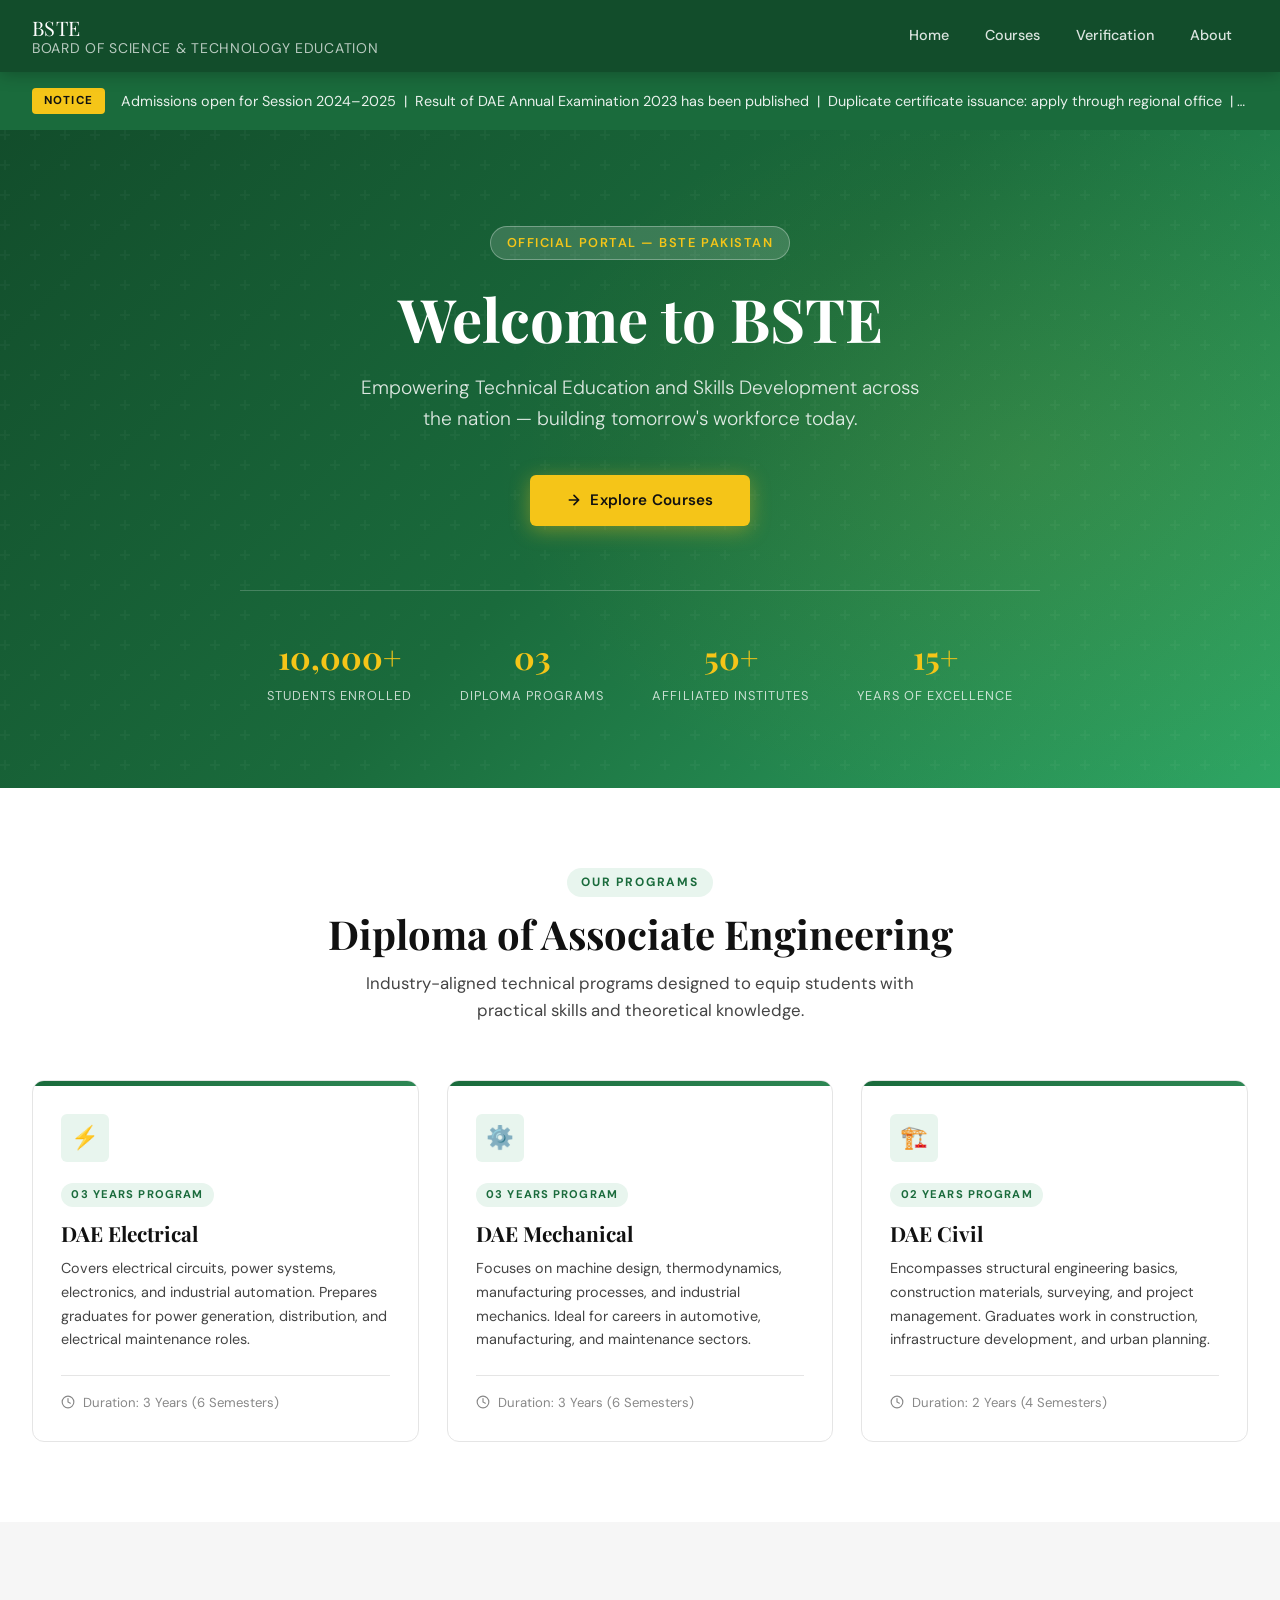
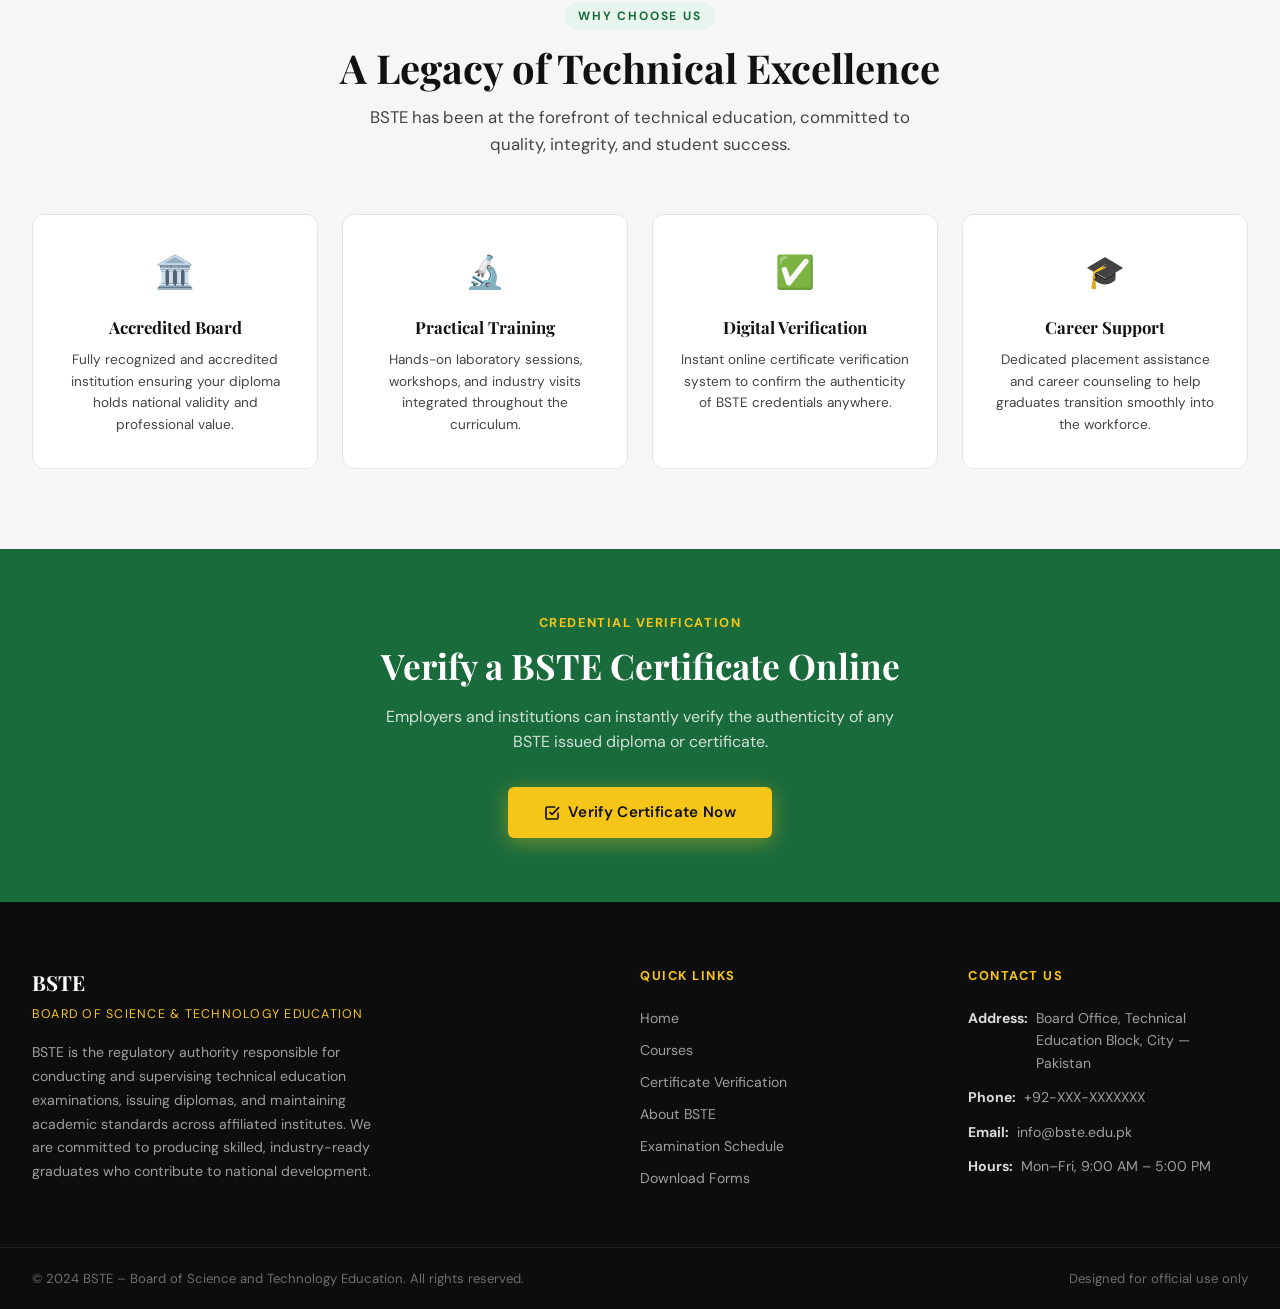
==== index.html @ 3f82c587 "Add files via upload" ====
<!DOCTYPE html>
<html lang="en">
<head>
  <meta charset="UTF-8" />
  <meta name="viewport" content="width=device-width, initial-scale=1.0" />
  <title>BSTE – Board of Science and Technology Education</title>
  <link rel="stylesheet" href="style.css" />
  <link rel="preconnect" href="https://fonts.googleapis.com" />
  <link rel="preconnect" href="https://fonts.gstatic.com" crossorigin />
</head>
<body>

  <!-- ========================================================
       HEADER
       ======================================================== -->
  <header class="site-header">
    <div class="header-inner">
      <div class="site-title">
        BSTE
        <span>Board of Science &amp; Technology Education</span>
      </div>

      <!-- Desktop Nav -->
      <nav class="main-nav" aria-label="Main navigation">
        <a href="#home"     class="active">Home</a>
        <a href="#courses">Courses</a>
        <a href="verification.html">Verification</a>
        <a href="#about">About</a>
      </nav>

      <!-- Hamburger -->
      <button class="hamburger" id="hamburger" aria-label="Toggle menu" aria-expanded="false">
        <span></span><span></span><span></span>
      </button>
    </div>

    <!-- Mobile Nav -->
    <nav class="mobile-nav" id="mobileNav" aria-label="Mobile navigation">
      <a href="#home">Home</a>
      <a href="#courses">Courses</a>
      <a href="verification.html">Verification</a>
      <a href="#about">About</a>
    </nav>
  </header>

  <!-- ========================================================
       ANNOUNCEMENT BAND
       ======================================================== -->
  <div class="notice-band" role="marquee">
    <div class="notice-inner">
      <span class="notice-tag">Notice</span>
      <p class="notice-text">
        Admissions open for Session 2024–2025 &nbsp;|&nbsp;
        Result of DAE Annual Examination 2023 has been published &nbsp;|&nbsp;
        Duplicate certificate issuance: apply through regional office &nbsp;|&nbsp;
        New batch commencement: August 1, 2025
      </p>
    </div>
  </div>

  <!-- ========================================================
       HERO SECTION
       ======================================================== -->
  <section class="hero" id="home">
    <div class="hero-content">
      <span class="hero-badge">Official Portal — BSTE Pakistan</span>
      <h1>Welcome to BSTE</h1>
      <p>Empowering Technical Education and Skills Development across the nation — building tomorrow's workforce today.</p>
      <a href="#courses" class="btn btn-primary">
        <!-- Arrow icon -->
        <svg width="16" height="16" viewBox="0 0 24 24" fill="none" stroke="currentColor" stroke-width="2.5" stroke-linecap="round" stroke-linejoin="round"><path d="M5 12h14M12 5l7 7-7 7"/></svg>
        Explore Courses
      </a>

      <!-- Stats -->
      <div class="hero-stats">
        <div class="stat-item"><strong>10,000+</strong><span>Students Enrolled</span></div>
        <div class="stat-item"><strong>03</strong><span>Diploma Programs</span></div>
        <div class="stat-item"><strong>50+</strong><span>Affiliated Institutes</span></div>
        <div class="stat-item"><strong>15+</strong><span>Years of Excellence</span></div>
      </div>
    </div>
  </section>

  <!-- ========================================================
       COURSES SECTION
       ======================================================== -->
  <section class="section" id="courses">
    <div class="container">
      <div class="section-header">
        <span class="section-label">Our Programs</span>
        <h2>Diploma of Associate Engineering</h2>
        <p>Industry-aligned technical programs designed to equip students with practical skills and theoretical knowledge.</p>
      </div>

      <div class="courses-grid">

        <!-- Card 1: Electrical -->
        <article class="course-card">
          <div class="card-accent"></div>
          <div class="card-body">
            <div class="card-icon">⚡</div>
            <span class="card-tag">03 Years Program</span>
            <h3>DAE Electrical</h3>
            <p>Covers electrical circuits, power systems, electronics, and industrial automation. Prepares graduates for power generation, distribution, and electrical maintenance roles.</p>
            <div class="card-meta">
              <!-- Clock icon -->
              <svg width="14" height="14" viewBox="0 0 24 24" fill="none" stroke="currentColor" stroke-width="2" stroke-linecap="round" stroke-linejoin="round"><circle cx="12" cy="12" r="10"/><polyline points="12 6 12 12 16 14"/></svg>
              Duration: 3 Years (6 Semesters)
            </div>
          </div>
        </article>

        <!-- Card 2: Mechanical -->
        <article class="course-card">
          <div class="card-accent"></div>
          <div class="card-body">
            <div class="card-icon">⚙️</div>
            <span class="card-tag">03 Years Program</span>
            <h3>DAE Mechanical</h3>
            <p>Focuses on machine design, thermodynamics, manufacturing processes, and industrial mechanics. Ideal for careers in automotive, manufacturing, and maintenance sectors.</p>
            <div class="card-meta">
              <svg width="14" height="14" viewBox="0 0 24 24" fill="none" stroke="currentColor" stroke-width="2" stroke-linecap="round" stroke-linejoin="round"><circle cx="12" cy="12" r="10"/><polyline points="12 6 12 12 16 14"/></svg>
              Duration: 3 Years (6 Semesters)
            </div>
          </div>
        </article>

        <!-- Card 3: Civil -->
        <article class="course-card">
          <div class="card-accent"></div>
          <div class="card-body">
            <div class="card-icon">🏗️</div>
            <span class="card-tag">02 Years Program</span>
            <h3>DAE Civil</h3>
            <p>Encompasses structural engineering basics, construction materials, surveying, and project management. Graduates work in construction, infrastructure development, and urban planning.</p>
            <div class="card-meta">
              <svg width="14" height="14" viewBox="0 0 24 24" fill="none" stroke="currentColor" stroke-width="2" stroke-linecap="round" stroke-linejoin="round"><circle cx="12" cy="12" r="10"/><polyline points="12 6 12 12 16 14"/></svg>
              Duration: 2 Years (4 Semesters)
            </div>
          </div>
        </article>

      </div><!-- /.courses-grid -->
    </div>
  </section>

  <!-- ========================================================
       WHY BSTE
       ======================================================== -->
  <section class="section section-alt">
    <div class="container">
      <div class="section-header">
        <span class="section-label">Why Choose Us</span>
        <h2>A Legacy of Technical Excellence</h2>
        <p>BSTE has been at the forefront of technical education, committed to quality, integrity, and student success.</p>
      </div>

      <div class="features-grid">
        <div class="feature-item">
          <span class="feature-icon">🏛️</span>
          <h4>Accredited Board</h4>
          <p>Fully recognized and accredited institution ensuring your diploma holds national validity and professional value.</p>
        </div>
        <div class="feature-item">
          <span class="feature-icon">🔬</span>
          <h4>Practical Training</h4>
          <p>Hands-on laboratory sessions, workshops, and industry visits integrated throughout the curriculum.</p>
        </div>
        <div class="feature-item">
          <span class="feature-icon">✅</span>
          <h4>Digital Verification</h4>
          <p>Instant online certificate verification system to confirm the authenticity of BSTE credentials anywhere.</p>
        </div>
        <div class="feature-item">
          <span class="feature-icon">🎓</span>
          <h4>Career Support</h4>
          <p>Dedicated placement assistance and career counseling to help graduates transition smoothly into the workforce.</p>
        </div>
      </div>
    </div>
  </section>

  <!-- ========================================================
       VERIFICATION CTA
       ======================================================== -->
  <section class="section" style="background: var(--green); text-align: center; padding: 4rem 2rem;">
    <div class="container">
      <p style="font-size:.8rem; letter-spacing:.12em; text-transform:uppercase; color:var(--yellow); font-weight:700; margin-bottom:.75rem;">Credential Verification</p>
      <h2 style="font-family:var(--font-display); font-size:clamp(1.5rem,3vw,2.2rem); color:var(--white); margin-bottom:1rem; line-height:1.2;">Verify a BSTE Certificate Online</h2>
      <p style="color:rgba(255,255,255,.8); max-width:520px; margin:0 auto 2rem; font-size:1rem;">Employers and institutions can instantly verify the authenticity of any BSTE issued diploma or certificate.</p>
      <a href="verification.html" class="btn btn-primary">
        <svg width="16" height="16" viewBox="0 0 24 24" fill="none" stroke="currentColor" stroke-width="2.5" stroke-linecap="round" stroke-linejoin="round"><path d="M9 11l3 3L22 4"/><path d="M21 12v7a2 2 0 01-2 2H5a2 2 0 01-2-2V5a2 2 0 012-2h11"/></svg>
        Verify Certificate Now
      </a>
    </div>
  </section>

  <!-- ========================================================
       FOOTER / ABOUT
       ======================================================== -->
  <footer class="site-footer" id="about">
    <div class="footer-top">

      <!-- Brand / About -->
      <div class="footer-brand">
        <h3>BSTE</h3>
        <p class="tagline">Board of Science &amp; Technology Education</p>
        <p>
          BSTE is the regulatory authority responsible for conducting and supervising technical education examinations,
          issuing diplomas, and maintaining academic standards across affiliated institutes. We are committed to
          producing skilled, industry-ready graduates who contribute to national development.
        </p>
      </div>

      <!-- Quick Links -->
      <div class="footer-col">
        <h4>Quick Links</h4>
        <ul>
          <li><a href="#home">Home</a></li>
          <li><a href="#courses">Courses</a></li>
          <li><a href="verification.html">Certificate Verification</a></li>
          <li><a href="#about">About BSTE</a></li>
          <li><a href="#">Examination Schedule</a></li>
          <li><a href="#">Download Forms</a></li>
        </ul>
      </div>

      <!-- Contact -->
      <div class="footer-col">
        <h4>Contact Us</h4>
        <div class="contact-line"><strong>Address:</strong> Board Office, Technical Education Block, City — Pakistan</div>
        <div class="contact-line"><strong>Phone:</strong> +92-XXX-XXXXXXX</div>
        <div class="contact-line"><strong>Email:</strong> info@bste.edu.pk</div>
        <div class="contact-line"><strong>Hours:</strong> Mon–Fri, 9:00 AM – 5:00 PM</div>
      </div>

    </div>

    <div class="footer-bottom">
      <p>&copy; 2024 BSTE – Board of Science and Technology Education. All rights reserved.</p>
      <span>Designed for official use only</span>
    </div>
  </footer>

  <!-- ========================================================
       JAVASCRIPT
       ======================================================== -->
  <script>
    // Hamburger toggle
    const hamburger = document.getElementById('hamburger');
    const mobileNav = document.getElementById('mobileNav');
    hamburger.addEventListener('click', () => {
      const isOpen = mobileNav.classList.toggle('open');
      hamburger.classList.toggle('open', isOpen);
      hamburger.setAttribute('aria-expanded', isOpen);
    });

    // Close mobile nav on link click
    mobileNav.querySelectorAll('a').forEach(a => {
      a.addEventListener('click', () => {
        mobileNav.classList.remove('open');
        hamburger.classList.remove('open');
        hamburger.setAttribute('aria-expanded', 'false');
      });
    });

    // Active nav on scroll
    const sections = document.querySelectorAll('[id]');
    const navLinks = document.querySelectorAll('.main-nav a[href^="#"]');
    window.addEventListener('scroll', () => {
      let cur = '';
      sections.forEach(s => { if (window.scrollY >= s.offsetTop - 100) cur = s.id; });
      navLinks.forEach(l => {
        l.classList.toggle('active', l.getAttribute('href') === '#' + cur);
      });
    });
  </script>

</body>
</html>
---- style.css ----
/* ============================================================
   BSTE – Board of Science and Technology Education
   Global Stylesheet
   ============================================================ */

@import url('https://fonts.googleapis.com/css2?family=Playfair+Display:wght@600;700&family=DM+Sans:wght@300;400;500;600&display=swap');

/* ---- CSS Variables ---- */
:root {
  --green:        #1a6b3c;
  --green-dark:   #124d2b;
  --green-light:  #e8f5ee;
  --green-mid:    #2d8653;
  --yellow:       #f5c518;
  --yellow-light: #fff9e0;
  --black:        #111111;
  --gray-dark:    #444444;
  --gray:         #888888;
  --gray-light:   #e5e5e5;
  --gray-bg:      #f6f6f6;
  --white:        #ffffff;

  --font-display: 'Playfair Display', Georgia, serif;
  --font-body:    'DM Sans', 'Segoe UI', sans-serif;

  --radius:    6px;
  --radius-lg: 12px;
  --shadow-sm: 0 2px 8px rgba(0,0,0,.08);
  --shadow-md: 0 6px 24px rgba(0,0,0,.12);
  --shadow-lg: 0 16px 48px rgba(0,0,0,.16);
  --transition: 0.25s cubic-bezier(.4,0,.2,1);
}

/* ---- Reset ---- */
*, *::before, *::after { box-sizing: border-box; margin: 0; padding: 0; }
html { scroll-behavior: smooth; font-size: 16px; }
body {
  font-family: var(--font-body);
  color: var(--black);
  background: var(--white);
  line-height: 1.6;
  -webkit-font-smoothing: antialiased;
}
img { max-width: 100%; display: block; }
a  { text-decoration: none; color: inherit; }
ul { list-style: none; }

/* ============================================================
   HEADER / NAVBAR
   ============================================================ */
.site-header {
  background: var(--green-dark);
  position: sticky;
  top: 0;
  z-index: 1000;
  box-shadow: 0 2px 16px rgba(0,0,0,.25);
}

.header-inner {
  max-width: 1280px;
  margin: 0 auto;
  padding: 0 2rem;
  display: flex;
  align-items: center;
  justify-content: space-between;
  gap: 2rem;
  height: 72px;
}

.site-title {
  font-family: var(--font-display);
  font-size: clamp(1rem, 2.2vw, 1.25rem);
  color: var(--white);
  letter-spacing: .02em;
  line-height: 1.25;
  flex: 1;
}
.site-title span {
  display: block;
  font-family: var(--font-body);
  font-size: .7em;
  font-weight: 400;
  color: rgba(255,255,255,.7);
  letter-spacing: .05em;
  text-transform: uppercase;
}

/* Nav */
.main-nav { display: flex; align-items: center; gap: .25rem; }
.main-nav a {
  font-size: .9rem;
  font-weight: 500;
  color: rgba(255,255,255,.85);
  padding: .5rem 1rem;
  border-radius: var(--radius);
  transition: background var(--transition), color var(--transition);
  white-space: nowrap;
}
.main-nav a:hover,
.main-nav a.active {
  background: var(--yellow);
  color: var(--black);
}

/* Hamburger */
.hamburger {
  display: none;
  flex-direction: column;
  gap: 5px;
  cursor: pointer;
  padding: .5rem;
  background: none;
  border: none;
}
.hamburger span {
  display: block;
  width: 24px;
  height: 2px;
  background: var(--white);
  border-radius: 2px;
  transition: transform var(--transition), opacity var(--transition);
}
.hamburger.open span:nth-child(1) { transform: translateY(7px) rotate(45deg); }
.hamburger.open span:nth-child(2) { opacity: 0; }
.hamburger.open span:nth-child(3) { transform: translateY(-7px) rotate(-45deg); }

/* Mobile nav */
.mobile-nav {
  display: none;
  flex-direction: column;
  background: var(--green-dark);
  border-top: 1px solid rgba(255,255,255,.1);
  padding: .75rem 2rem 1rem;
  gap: .25rem;
}
.mobile-nav a {
  color: rgba(255,255,255,.85);
  font-size: .95rem;
  font-weight: 500;
  padding: .6rem .75rem;
  border-radius: var(--radius);
  transition: background var(--transition);
}
.mobile-nav a:hover { background: var(--yellow); color: var(--black); }
.mobile-nav.open { display: flex; }

/* ============================================================
   HERO SECTION
   ============================================================ */
.hero {
  background: linear-gradient(135deg, var(--green-dark) 0%, var(--green) 50%, #2ea664 100%);
  position: relative;
  overflow: hidden;
  padding: 6rem 2rem 5rem;
  text-align: center;
}
.hero::before {
  content: '';
  position: absolute;
  inset: 0;
  background:
    radial-gradient(ellipse 60% 80% at 80% 50%, rgba(245,197,24,.08) 0%, transparent 70%),
    url("data:image/svg+xml,%3Csvg width='60' height='60' viewBox='0 0 60 60' xmlns='http://www.w3.org/2000/svg'%3E%3Cg fill='none' fill-rule='evenodd'%3E%3Cg fill='%23ffffff' fill-opacity='0.03'%3E%3Cpath d='M36 34v-4h-2v4h-4v2h4v4h2v-4h4v-2h-4zm0-30V0h-2v4h-4v2h4v4h2V6h4V4h-4zM6 34v-4H4v4H0v2h4v4h2v-4h4v-2H6zM6 4V0H4v4H0v2h4v4h2V6h4V4H6z'/%3E%3C/g%3E%3C/g%3E%3C/svg%3E");
}
.hero-content { position: relative; z-index: 1; max-width: 800px; margin: 0 auto; }
.hero-badge {
  display: inline-block;
  background: rgba(255,255,255,.15);
  border: 1px solid rgba(255,255,255,.3);
  color: var(--yellow);
  font-size: .8rem;
  font-weight: 600;
  letter-spacing: .12em;
  text-transform: uppercase;
  padding: .35rem 1rem;
  border-radius: 100px;
  margin-bottom: 1.5rem;
}
.hero h1 {
  font-family: var(--font-display);
  font-size: clamp(2.2rem, 5vw, 3.75rem);
  color: var(--white);
  line-height: 1.15;
  margin-bottom: 1.25rem;
}
.hero p {
  font-size: clamp(1rem, 2vw, 1.2rem);
  color: rgba(255,255,255,.85);
  max-width: 580px;
  margin: 0 auto 2.5rem;
  font-weight: 300;
}
.btn {
  display: inline-flex;
  align-items: center;
  gap: .5rem;
  font-family: var(--font-body);
  font-size: .95rem;
  font-weight: 600;
  padding: .85rem 2.25rem;
  border-radius: var(--radius);
  border: none;
  cursor: pointer;
  transition: background var(--transition), transform var(--transition), box-shadow var(--transition);
  letter-spacing: .02em;
}
.btn-primary {
  background: var(--yellow);
  color: var(--black);
  box-shadow: 0 4px 20px rgba(245,197,24,.4);
}
.btn-primary:hover {
  background: #e6b800;
  transform: translateY(-2px);
  box-shadow: 0 8px 28px rgba(245,197,24,.5);
}
.btn-secondary {
  background: var(--green);
  color: var(--white);
  box-shadow: var(--shadow-sm);
}
.btn-secondary:hover {
  background: var(--green-dark);
  transform: translateY(-2px);
  box-shadow: var(--shadow-md);
}

/* Stats bar */
.hero-stats {
  display: flex;
  justify-content: center;
  gap: 3rem;
  margin-top: 4rem;
  padding-top: 2.5rem;
  border-top: 1px solid rgba(255,255,255,.2);
  flex-wrap: wrap;
}
.stat-item { text-align: center; color: var(--white); }
.stat-item strong { display: block; font-size: 2rem; font-family: var(--font-display); color: var(--yellow); }
.stat-item span { font-size: .8rem; letter-spacing: .08em; text-transform: uppercase; opacity: .75; }

/* ============================================================
   SECTION COMMONS
   ============================================================ */
.section { padding: 5rem 2rem; }
.section-alt { background: var(--gray-bg); }
.container { max-width: 1280px; margin: 0 auto; }

.section-header { text-align: center; margin-bottom: 3.5rem; }
.section-label {
  display: inline-block;
  font-size: .75rem;
  font-weight: 700;
  letter-spacing: .15em;
  text-transform: uppercase;
  color: var(--green);
  background: var(--green-light);
  padding: .3rem .9rem;
  border-radius: 100px;
  margin-bottom: .85rem;
}
.section-header h2 {
  font-family: var(--font-display);
  font-size: clamp(1.75rem, 3.5vw, 2.5rem);
  color: var(--black);
  line-height: 1.2;
  margin-bottom: .75rem;
}
.section-header p {
  font-size: 1.05rem;
  color: var(--gray-dark);
  max-width: 580px;
  margin: 0 auto;
}

/* ============================================================
   COURSES SECTION
   ============================================================ */
.courses-grid {
  display: grid;
  grid-template-columns: repeat(3, 1fr);
  gap: 1.75rem;
}

.course-card {
  background: var(--white);
  border: 1px solid var(--gray-light);
  border-radius: var(--radius-lg);
  overflow: hidden;
  transition: transform var(--transition), box-shadow var(--transition), border-color var(--transition);
  cursor: default;
}
.course-card:hover {
  transform: translateY(-6px);
  box-shadow: var(--shadow-md);
  border-color: var(--yellow);
}
.card-accent {
  height: 5px;
  background: linear-gradient(90deg, var(--green), var(--green-mid));
}
.course-card:hover .card-accent {
  background: linear-gradient(90deg, var(--yellow), #e6b800);
}
.card-body { padding: 1.75rem; }
.card-icon {
  width: 48px;
  height: 48px;
  background: var(--green-light);
  border-radius: var(--radius);
  display: flex;
  align-items: center;
  justify-content: center;
  margin-bottom: 1.1rem;
  font-size: 1.4rem;
  transition: background var(--transition);
}
.course-card:hover .card-icon { background: var(--yellow-light); }
.card-tag {
  display: inline-block;
  font-size: .7rem;
  font-weight: 700;
  letter-spacing: .1em;
  text-transform: uppercase;
  color: var(--green);
  background: var(--green-light);
  padding: .2rem .65rem;
  border-radius: 100px;
  margin-bottom: .85rem;
}
.card-body h3 {
  font-family: var(--font-display);
  font-size: 1.3rem;
  color: var(--black);
  margin-bottom: .6rem;
  line-height: 1.3;
}
.card-body p {
  font-size: .9rem;
  color: var(--gray-dark);
  line-height: 1.65;
  margin-bottom: 1.4rem;
}
.card-meta {
  display: flex;
  align-items: center;
  gap: .5rem;
  font-size: .82rem;
  color: var(--gray);
  border-top: 1px solid var(--gray-light);
  padding-top: 1rem;
}
.card-meta svg { flex-shrink: 0; }

/* ============================================================
   ANNOUNCEMENT BAND
   ============================================================ */
.notice-band {
  background: var(--green);
  color: var(--white);
  padding: 1rem 2rem;
  overflow: hidden;
}
.notice-inner {
  max-width: 1280px;
  margin: 0 auto;
  display: flex;
  align-items: center;
  gap: 1rem;
}
.notice-tag {
  background: var(--yellow);
  color: var(--black);
  font-size: .72rem;
  font-weight: 700;
  letter-spacing: .1em;
  text-transform: uppercase;
  padding: .25rem .75rem;
  border-radius: 4px;
  white-space: nowrap;
  flex-shrink: 0;
}
.notice-text {
  font-size: .9rem;
  opacity: .9;
  overflow: hidden;
  white-space: nowrap;
  text-overflow: ellipsis;
}

/* ============================================================
   WHY BSTE SECTION
   ============================================================ */
.features-grid {
  display: grid;
  grid-template-columns: repeat(4, 1fr);
  gap: 1.5rem;
}
.feature-item {
  text-align: center;
  padding: 2rem 1.5rem;
  border-radius: var(--radius-lg);
  background: var(--white);
  border: 1px solid var(--gray-light);
  transition: box-shadow var(--transition), border-color var(--transition);
}
.feature-item:hover {
  box-shadow: var(--shadow-sm);
  border-color: var(--green-light);
}
.feature-icon {
  font-size: 2rem;
  margin-bottom: 1rem;
  display: block;
}
.feature-item h4 {
  font-family: var(--font-display);
  font-size: 1.05rem;
  color: var(--black);
  margin-bottom: .5rem;
}
.feature-item p {
  font-size: .85rem;
  color: var(--gray-dark);
  line-height: 1.6;
}

/* ============================================================
   FOOTER
   ============================================================ */
.site-footer {
  background: #0d0d0d;
  color: rgba(255,255,255,.75);
}
.footer-top {
  max-width: 1280px;
  margin: 0 auto;
  padding: 4rem 2rem 3rem;
  display: grid;
  grid-template-columns: 2fr 1fr 1fr;
  gap: 3rem;
}
.footer-brand h3 {
  font-family: var(--font-display);
  font-size: 1.3rem;
  color: var(--white);
  margin-bottom: .25rem;
}
.footer-brand .tagline {
  font-size: .78rem;
  letter-spacing: .1em;
  text-transform: uppercase;
  color: var(--yellow);
  margin-bottom: 1rem;
}
.footer-brand p {
  font-size: .88rem;
  line-height: 1.7;
  color: rgba(255,255,255,.6);
  max-width: 340px;
}
.footer-col h4 {
  font-size: .8rem;
  letter-spacing: .12em;
  text-transform: uppercase;
  color: var(--yellow);
  margin-bottom: 1.25rem;
  font-weight: 700;
}
.footer-col ul li {
  margin-bottom: .6rem;
  font-size: .88rem;
  color: rgba(255,255,255,.6);
}
.footer-col ul li a {
  color: rgba(255,255,255,.6);
  transition: color var(--transition);
}
.footer-col ul li a:hover { color: var(--yellow); }
.contact-line {
  display: flex;
  align-items: flex-start;
  gap: .5rem;
  margin-bottom: .75rem;
  font-size: .88rem;
  color: rgba(255,255,255,.6);
}
.contact-line strong { color: rgba(255,255,255,.85); flex-shrink: 0; }
.footer-bottom {
  border-top: 1px solid rgba(255,255,255,.08);
  padding: 1.25rem 2rem;
  max-width: 1280px;
  margin: 0 auto;
  display: flex;
  align-items: center;
  justify-content: space-between;
  gap: 1rem;
  flex-wrap: wrap;
}
.footer-bottom p { font-size: .82rem; color: rgba(255,255,255,.4); }
.footer-bottom span { font-size: .82rem; color: rgba(255,255,255,.4); }

/* ============================================================
   VERIFICATION PAGE
   ============================================================ */
.page-hero {
  background: linear-gradient(135deg, var(--green-dark), var(--green));
  padding: 3.5rem 2rem;
  text-align: center;
  position: relative;
  overflow: hidden;
}
.page-hero::before {
  content: '';
  position: absolute;
  inset: 0;
  background: url("data:image/svg+xml,%3Csvg width='60' height='60' viewBox='0 0 60 60' xmlns='http://www.w3.org/2000/svg'%3E%3Cg fill='%23ffffff' fill-opacity='0.04'%3E%3Cpath d='M36 34v-4h-2v4h-4v2h4v4h2v-4h4v-2h-4zm0-30V0h-2v4h-4v2h4v4h2V6h4V4h-4zM6 34v-4H4v4H0v2h4v4h2v-4h4v-2H6zM6 4V0H4v4H0v2h4v4h2V6h4V4H6z'/%3E%3C/g%3E%3C/svg%3E");
}
.page-hero-content { position: relative; }
.page-hero h1 {
  font-family: var(--font-display);
  font-size: clamp(1.6rem, 3.5vw, 2.5rem);
  color: var(--white);
  margin-bottom: .6rem;
}
.page-hero p { color: rgba(255,255,255,.8); font-size: 1rem; }

.verify-section {
  padding: 5rem 2rem;
  background: var(--gray-bg);
  min-height: 60vh;
  display: flex;
  align-items: center;
  justify-content: center;
}
.verify-card {
  background: var(--white);
  border-radius: var(--radius-lg);
  box-shadow: var(--shadow-md);
  padding: 3rem;
  max-width: 520px;
  width: 100%;
  border-top: 4px solid var(--green);
}
.verify-card h2 {
  font-family: var(--font-display);
  font-size: 1.5rem;
  color: var(--black);
  margin-bottom: .5rem;
}
.verify-card > p {
  font-size: .9rem;
  color: var(--gray);
  margin-bottom: 2rem;
  padding-bottom: 1.5rem;
  border-bottom: 1px solid var(--gray-light);
}
.form-group { margin-bottom: 1.5rem; }
.form-group label {
  display: block;
  font-size: .82rem;
  font-weight: 600;
  letter-spacing: .06em;
  text-transform: uppercase;
  color: var(--gray-dark);
  margin-bottom: .55rem;
}
.form-group input {
  width: 100%;
  padding: .85rem 1.1rem;
  border: 1.5px solid var(--gray-light);
  border-radius: var(--radius);
  font-family: var(--font-body);
  font-size: .95rem;
  color: var(--black);
  background: var(--white);
  transition: border-color var(--transition), box-shadow var(--transition);
  outline: none;
}
.form-group input:focus {
  border-color: var(--green);
  box-shadow: 0 0 0 3px rgba(26,107,60,.12);
}
.form-group input::placeholder { color: #bbb; }
.btn-full { width: 100%; justify-content: center; padding: 1rem; font-size: 1rem; border-radius: var(--radius); }
.error-msg {
  display: none;
  background: #fff3f3;
  border: 1px solid #f5c2c2;
  color: #c0392b;
  border-radius: var(--radius);
  padding: .85rem 1rem;
  font-size: .88rem;
  margin-top: 1.25rem;
  align-items: center;
  gap: .5rem;
}
.error-msg.show { display: flex; }
.hint-box {
  background: var(--green-light);
  border: 1px solid rgba(26,107,60,.2);
  border-radius: var(--radius);
  padding: 1rem;
  margin-top: 1.5rem;
  font-size: .82rem;
  color: var(--green-dark);
  line-height: 1.6;
}
.hint-box strong { display: block; margin-bottom: .2rem; }

/* ============================================================
   RESULT PAGE
   ============================================================ */
.result-section {
  padding: 4rem 2rem;
  background: var(--gray-bg);
  min-height: 80vh;
}
.result-container {
  max-width: 900px;
  margin: 0 auto;
}
.result-card {
  background: var(--white);
  border-radius: var(--radius-lg);
  box-shadow: var(--shadow-md);
  overflow: hidden;
}

/* Result header bar */
.result-header {
  background: var(--green-dark);
  padding: 1.75rem 2.5rem;
  display: flex;
  align-items: center;
  justify-content: space-between;
  flex-wrap: wrap;
  gap: 1rem;
}
.result-header-title h2 {
  font-family: var(--font-display);
  font-size: 1.25rem;
  color: var(--white);
  margin-bottom: .2rem;
}
.result-header-title span {
  font-size: .78rem;
  color: rgba(255,255,255,.65);
  letter-spacing: .06em;
  text-transform: uppercase;
}
.verified-badge {
  display: inline-flex;
  align-items: center;
  gap: .5rem;
  background: #22c55e;
  color: var(--white);
  font-size: .85rem;
  font-weight: 700;
  padding: .5rem 1.25rem;
  border-radius: 100px;
  letter-spacing: .04em;
  box-shadow: 0 4px 16px rgba(34,197,94,.35);
  animation: pulse-badge 2s ease-in-out infinite;
}
@keyframes pulse-badge {
  0%,100% { box-shadow: 0 4px 16px rgba(34,197,94,.35); }
  50%      { box-shadow: 0 4px 24px rgba(34,197,94,.6); }
}

/* Result body */
.result-body { padding: 2.5rem; }

.info-grid {
  display: grid;
  grid-template-columns: 1fr 1fr;
  gap: 0;
  border: 1px solid var(--gray-light);
  border-radius: var(--radius);
  overflow: hidden;
  margin-bottom: 2rem;
}
.info-row {
  display: contents;
}
.info-cell {
  padding: .85rem 1.25rem;
  border-bottom: 1px solid var(--gray-light);
  border-right: 1px solid var(--gray-light);
}
.info-cell:nth-child(even) { border-right: none; }
.info-cell:nth-last-child(-n+2) { border-bottom: none; }
.info-cell label {
  display: block;
  font-size: .72rem;
  letter-spacing: .1em;
  text-transform: uppercase;
  color: var(--gray);
  font-weight: 700;
  margin-bottom: .25rem;
}
.info-cell span {
  font-size: .95rem;
  color: var(--black);
  font-weight: 500;
}

/* Marks Grid */
.marks-title {
  font-family: var(--font-display);
  font-size: 1.1rem;
  color: var(--black);
  margin-bottom: 1rem;
  padding-bottom: .6rem;
  border-bottom: 2px solid var(--green-light);
}
.marks-grid {
  display: grid;
  grid-template-columns: repeat(4, 1fr);
  gap: 1rem;
  margin-bottom: 2.5rem;
}
.marks-cell {
  background: var(--gray-bg);
  border-radius: var(--radius);
  padding: 1.25rem 1rem;
  text-align: center;
  border: 1px solid var(--gray-light);
}
.marks-cell label {
  display: block;
  font-size: .72rem;
  letter-spacing: .1em;
  text-transform: uppercase;
  color: var(--gray);
  font-weight: 700;
  margin-bottom: .4rem;
}
.marks-cell span {
  font-size: 1.4rem;
  font-family: var(--font-display);
  color: var(--green-dark);
  font-weight: 600;
}
.marks-cell.grade span {
  background: var(--green);
  color: var(--white);
  width: 48px;
  height: 48px;
  border-radius: 50%;
  display: flex;
  align-items: center;
  justify-content: center;
  margin: 0 auto;
  font-size: 1.2rem;
}

/* Bottom row: QR + Signature */
.result-bottom {
  display: flex;
  align-items: flex-end;
  justify-content: space-between;
  gap: 2rem;
  padding-top: 2rem;
  border-top: 1px solid var(--gray-light);
  flex-wrap: wrap;
}
.qr-section { text-align: center; }
.qr-label {
  font-size: .78rem;
  font-weight: 700;
  letter-spacing: .1em;
  text-transform: uppercase;
  color: var(--green);
  margin-bottom: .6rem;
}
.qr-box {
  width: 96px;
  height: 96px;
  border: 2px solid var(--green-light);
  border-radius: var(--radius);
  overflow: hidden;
  display: flex;
  align-items: center;
  justify-content: center;
  background: var(--white);
}
.qr-box img { width: 100%; height: 100%; object-fit: contain; }
.qr-fallback {
  display: none;
  flex-direction: column;
  align-items: center;
  justify-content: center;
  gap: 4px;
}
.qr-fallback svg { opacity: .4; }
.signature-section { text-align: center; min-width: 200px; }
.sig-line {
  width: 200px;
  height: 1px;
  background: var(--black);
  margin: 0 auto .5rem;
}
.signature-section p {
  font-size: .82rem;
  color: var(--gray-dark);
  font-weight: 600;
  letter-spacing: .04em;
}
.signature-section span {
  font-size: .75rem;
  color: var(--gray);
  display: block;
  margin-top: .2rem;
}

/* Result footer bar */
.result-footer-bar {
  background: var(--green-light);
  padding: .85rem 2.5rem;
  display: flex;
  align-items: center;
  justify-content: space-between;
  gap: 1rem;
  flex-wrap: wrap;
}
.result-footer-bar p {
  font-size: .8rem;
  color: var(--green-dark);
  font-weight: 500;
}
.btn-print {
  font-size: .82rem;
  padding: .4rem 1rem;
  font-weight: 600;
}

/* ============================================================
   RESPONSIVE
   ============================================================ */
@media (max-width: 1024px) {
  .courses-grid    { grid-template-columns: repeat(2, 1fr); }
  .features-grid   { grid-template-columns: repeat(2, 1fr); }
  .footer-top      { grid-template-columns: 1fr 1fr; }
  .footer-top .footer-brand { grid-column: 1 / -1; }
  .marks-grid      { grid-template-columns: repeat(2, 1fr); }
}

@media (max-width: 768px) {
  .header-inner { height: 62px; }
  .main-nav      { display: none; }
  .hamburger     { display: flex; }
  .hero          { padding: 4rem 1.5rem 3.5rem; }
  .hero-stats    { gap: 1.5rem; }
  .stat-item strong { font-size: 1.5rem; }
  .section       { padding: 3.5rem 1.5rem; }
  .courses-grid  { grid-template-columns: 1fr; }
  .features-grid { grid-template-columns: 1fr 1fr; }
  .footer-top    { grid-template-columns: 1fr; gap: 2rem; padding: 3rem 1.5rem 2rem; }
  .result-body   { padding: 1.75rem; }
  .marks-grid    { grid-template-columns: repeat(2, 1fr); }
  .result-header { padding: 1.25rem 1.75rem; }
  .verify-card   { padding: 2rem 1.5rem; }
}

@media (max-width: 600px) {
  .info-grid       { grid-template-columns: 1fr; }
  .info-cell       { border-right: none !important; }
  .info-cell:nth-last-child(-n+2) { border-bottom: 1px solid var(--gray-light); }
  .info-cell:last-child           { border-bottom: none; }
  .marks-grid      { grid-template-columns: repeat(2, 1fr); }
  .result-bottom   { flex-direction: column; align-items: center; }
  .features-grid   { grid-template-columns: 1fr; }
  .footer-bottom   { flex-direction: column; text-align: center; }
  .notice-text     { display: none; }
}

@media print {
  .site-header, .site-footer, .btn-print, .result-footer-bar { display: none !important; }
  .result-section  { padding: 0; background: white; }
  .result-card     { box-shadow: none; border: 1px solid #ccc; }
}
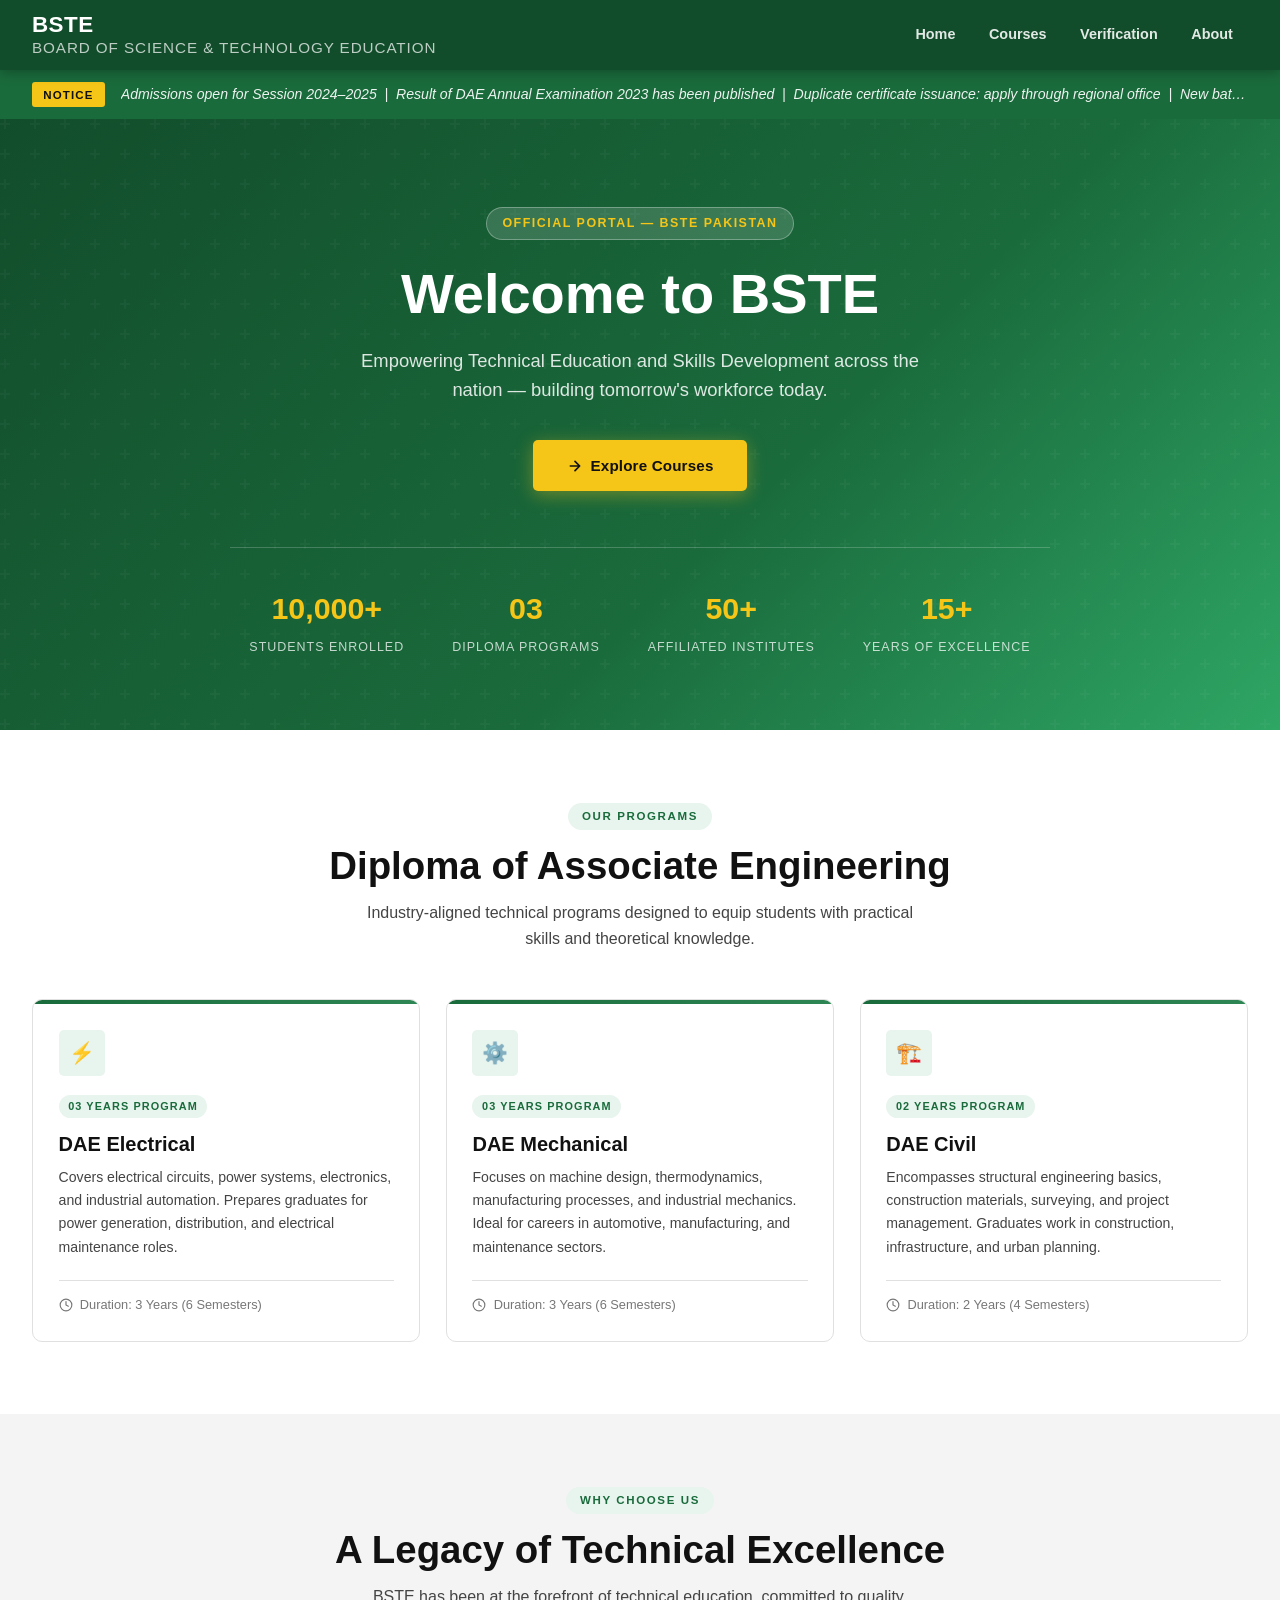
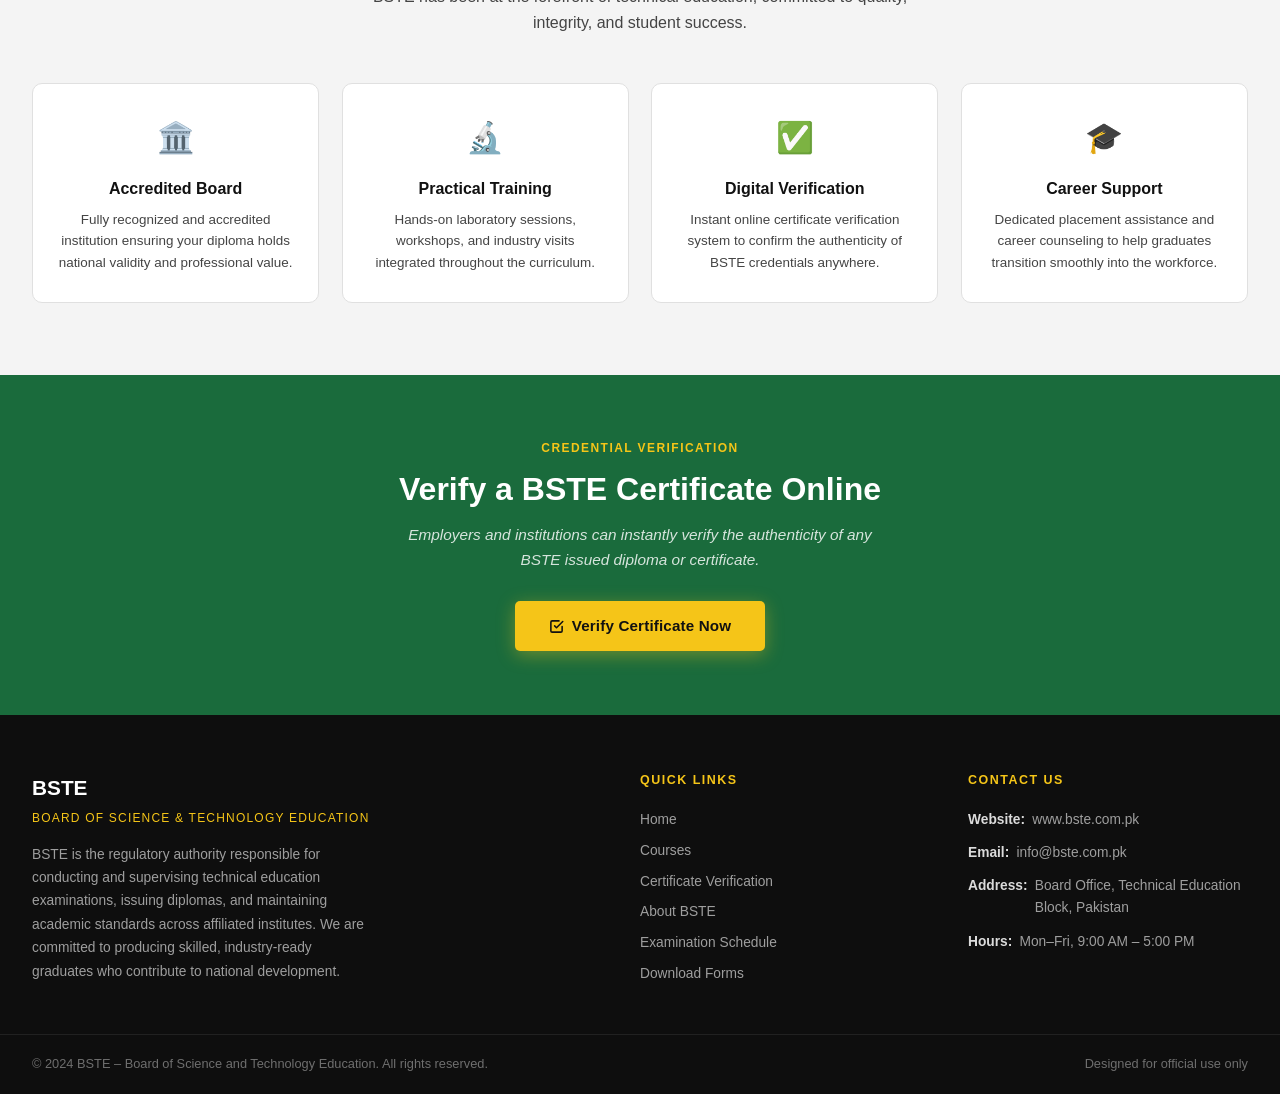
==== commit 57d244ba: "Add files via upload" ====
--- a/index.html
+++ b/index.html
@@ -5,8 +5,6 @@
   <meta name="viewport" content="width=device-width, initial-scale=1.0" />
   <title>BSTE – Board of Science and Technology Education</title>
   <link rel="stylesheet" href="style.css" />
-  <link rel="preconnect" href="https://fonts.googleapis.com" />
-  <link rel="preconnect" href="https://fonts.gstatic.com" crossorigin />
 </head>
 <body>
 
@@ -19,22 +17,16 @@
         BSTE
         <span>Board of Science &amp; Technology Education</span>
       </div>
-
-      <!-- Desktop Nav -->
       <nav class="main-nav" aria-label="Main navigation">
-        <a href="#home"     class="active">Home</a>
+        <a href="#home" class="active">Home</a>
         <a href="#courses">Courses</a>
         <a href="verification.html">Verification</a>
         <a href="#about">About</a>
       </nav>
-
-      <!-- Hamburger -->
       <button class="hamburger" id="hamburger" aria-label="Toggle menu" aria-expanded="false">
         <span></span><span></span><span></span>
       </button>
     </div>
-
-    <!-- Mobile Nav -->
     <nav class="mobile-nav" id="mobileNav" aria-label="Mobile navigation">
       <a href="#home">Home</a>
       <a href="#courses">Courses</a>
@@ -46,7 +38,7 @@
   <!-- ========================================================
        ANNOUNCEMENT BAND
        ======================================================== -->
-  <div class="notice-band" role="marquee">
+  <div class="notice-band" role="note">
     <div class="notice-inner">
       <span class="notice-tag">Notice</span>
       <p class="notice-text">
@@ -67,12 +59,9 @@
       <h1>Welcome to BSTE</h1>
       <p>Empowering Technical Education and Skills Development across the nation — building tomorrow's workforce today.</p>
       <a href="#courses" class="btn btn-primary">
-        <!-- Arrow icon -->
         <svg width="16" height="16" viewBox="0 0 24 24" fill="none" stroke="currentColor" stroke-width="2.5" stroke-linecap="round" stroke-linejoin="round"><path d="M5 12h14M12 5l7 7-7 7"/></svg>
         Explore Courses
       </a>
-
-      <!-- Stats -->
       <div class="hero-stats">
         <div class="stat-item"><strong>10,000+</strong><span>Students Enrolled</span></div>
         <div class="stat-item"><strong>03</strong><span>Diploma Programs</span></div>
@@ -92,10 +81,8 @@
         <h2>Diploma of Associate Engineering</h2>
         <p>Industry-aligned technical programs designed to equip students with practical skills and theoretical knowledge.</p>
       </div>
-
       <div class="courses-grid">
 
-        <!-- Card 1: Electrical -->
         <article class="course-card">
           <div class="card-accent"></div>
           <div class="card-body">
@@ -104,14 +91,12 @@
             <h3>DAE Electrical</h3>
             <p>Covers electrical circuits, power systems, electronics, and industrial automation. Prepares graduates for power generation, distribution, and electrical maintenance roles.</p>
             <div class="card-meta">
-              <!-- Clock icon -->
               <svg width="14" height="14" viewBox="0 0 24 24" fill="none" stroke="currentColor" stroke-width="2" stroke-linecap="round" stroke-linejoin="round"><circle cx="12" cy="12" r="10"/><polyline points="12 6 12 12 16 14"/></svg>
               Duration: 3 Years (6 Semesters)
             </div>
           </div>
         </article>
 
-        <!-- Card 2: Mechanical -->
         <article class="course-card">
           <div class="card-accent"></div>
           <div class="card-body">
@@ -126,14 +111,13 @@
           </div>
         </article>
 
-        <!-- Card 3: Civil -->
         <article class="course-card">
           <div class="card-accent"></div>
           <div class="card-body">
             <div class="card-icon">🏗️</div>
             <span class="card-tag">02 Years Program</span>
             <h3>DAE Civil</h3>
-            <p>Encompasses structural engineering basics, construction materials, surveying, and project management. Graduates work in construction, infrastructure development, and urban planning.</p>
+            <p>Encompasses structural engineering basics, construction materials, surveying, and project management. Graduates work in construction, infrastructure, and urban planning.</p>
             <div class="card-meta">
               <svg width="14" height="14" viewBox="0 0 24 24" fill="none" stroke="currentColor" stroke-width="2" stroke-linecap="round" stroke-linejoin="round"><circle cx="12" cy="12" r="10"/><polyline points="12 6 12 12 16 14"/></svg>
               Duration: 2 Years (4 Semesters)
@@ -141,7 +125,7 @@
           </div>
         </article>
 
-      </div><!-- /.courses-grid -->
+      </div>
     </div>
   </section>
 
@@ -155,7 +139,6 @@
         <h2>A Legacy of Technical Excellence</h2>
         <p>BSTE has been at the forefront of technical education, committed to quality, integrity, and student success.</p>
       </div>
-
       <div class="features-grid">
         <div class="feature-item">
           <span class="feature-icon">🏛️</span>
@@ -186,11 +169,11 @@
        ======================================================== -->
   <section class="section" style="background: var(--green); text-align: center; padding: 4rem 2rem;">
     <div class="container">
-      <p style="font-size:.8rem; letter-spacing:.12em; text-transform:uppercase; color:var(--yellow); font-weight:700; margin-bottom:.75rem;">Credential Verification</p>
-      <h2 style="font-family:var(--font-display); font-size:clamp(1.5rem,3vw,2.2rem); color:var(--white); margin-bottom:1rem; line-height:1.2;">Verify a BSTE Certificate Online</h2>
-      <p style="color:rgba(255,255,255,.8); max-width:520px; margin:0 auto 2rem; font-size:1rem;">Employers and institutions can instantly verify the authenticity of any BSTE issued diploma or certificate.</p>
+      <p style="font-size:.75rem; letter-spacing:.12em; text-transform:uppercase; color:var(--yellow); font-weight:bold; margin-bottom:.65rem;">Credential Verification</p>
+      <h2 style="font-family:var(--font-display); font-size:clamp(1.4rem,3vw,2rem); font-weight:bold; color:var(--white); margin-bottom:.9rem; line-height:1.25;">Verify a BSTE Certificate Online</h2>
+      <p style="color:rgba(255,255,255,.82); max-width:500px; margin:0 auto 1.8rem; font-size:.96rem; font-style:italic;">Employers and institutions can instantly verify the authenticity of any BSTE issued diploma or certificate.</p>
       <a href="verification.html" class="btn btn-primary">
-        <svg width="16" height="16" viewBox="0 0 24 24" fill="none" stroke="currentColor" stroke-width="2.5" stroke-linecap="round" stroke-linejoin="round"><path d="M9 11l3 3L22 4"/><path d="M21 12v7a2 2 0 01-2 2H5a2 2 0 01-2-2V5a2 2 0 012-2h11"/></svg>
+        <svg width="15" height="15" viewBox="0 0 24 24" fill="none" stroke="currentColor" stroke-width="2.5" stroke-linecap="round" stroke-linejoin="round"><path d="M9 11l3 3L22 4"/><path d="M21 12v7a2 2 0 01-2 2H5a2 2 0 01-2-2V5a2 2 0 012-2h11"/></svg>
         Verify Certificate Now
       </a>
     </div>
@@ -201,19 +184,11 @@
        ======================================================== -->
   <footer class="site-footer" id="about">
     <div class="footer-top">
-
-      <!-- Brand / About -->
       <div class="footer-brand">
         <h3>BSTE</h3>
         <p class="tagline">Board of Science &amp; Technology Education</p>
-        <p>
-          BSTE is the regulatory authority responsible for conducting and supervising technical education examinations,
-          issuing diplomas, and maintaining academic standards across affiliated institutes. We are committed to
-          producing skilled, industry-ready graduates who contribute to national development.
-        </p>
-      </div>
-
-      <!-- Quick Links -->
+        <p>BSTE is the regulatory authority responsible for conducting and supervising technical education examinations, issuing diplomas, and maintaining academic standards across affiliated institutes. We are committed to producing skilled, industry-ready graduates who contribute to national development.</p>
+      </div>
       <div class="footer-col">
         <h4>Quick Links</h4>
         <ul>
@@ -225,18 +200,14 @@
           <li><a href="#">Download Forms</a></li>
         </ul>
       </div>
-
-      <!-- Contact -->
       <div class="footer-col">
         <h4>Contact Us</h4>
-        <div class="contact-line"><strong>Address:</strong> Board Office, Technical Education Block, City — Pakistan</div>
-        <div class="contact-line"><strong>Phone:</strong> +92-XXX-XXXXXXX</div>
-        <div class="contact-line"><strong>Email:</strong> info@bste.edu.pk</div>
+        <div class="contact-line"><strong>Website:</strong> www.bste.com.pk</div>
+        <div class="contact-line"><strong>Email:</strong> info@bste.com.pk</div>
+        <div class="contact-line"><strong>Address:</strong> Board Office, Technical Education Block, Pakistan</div>
         <div class="contact-line"><strong>Hours:</strong> Mon–Fri, 9:00 AM – 5:00 PM</div>
       </div>
-
-    </div>
-
+    </div>
     <div class="footer-bottom">
       <p>&copy; 2024 BSTE – Board of Science and Technology Education. All rights reserved.</p>
       <span>Designed for official use only</span>
@@ -247,7 +218,6 @@
        JAVASCRIPT
        ======================================================== -->
   <script>
-    // Hamburger toggle
     const hamburger = document.getElementById('hamburger');
     const mobileNav = document.getElementById('mobileNav');
     hamburger.addEventListener('click', () => {
@@ -255,8 +225,6 @@
       hamburger.classList.toggle('open', isOpen);
       hamburger.setAttribute('aria-expanded', isOpen);
     });
-
-    // Close mobile nav on link click
     mobileNav.querySelectorAll('a').forEach(a => {
       a.addEventListener('click', () => {
         mobileNav.classList.remove('open');
@@ -264,8 +232,6 @@
         hamburger.setAttribute('aria-expanded', 'false');
       });
     });
-
-    // Active nav on scroll
     const sections = document.querySelectorAll('[id]');
     const navLinks = document.querySelectorAll('.main-nav a[href^="#"]');
     window.addEventListener('scroll', () => {
--- a/style.css
+++ b/style.css
@@ -1,9 +1,7 @@
 /* ============================================================
    BSTE – Board of Science and Technology Education
-   Global Stylesheet
-   ============================================================ */
-
-@import url('https://fonts.googleapis.com/css2?family=Playfair+Display:wght@600;700&family=DM+Sans:wght@300;400;500;600&display=swap');
+   Global Stylesheet — Professional Edition
+   ============================================================ */
 
 /* ---- CSS Variables ---- */
 :root {
@@ -15,20 +13,22 @@
   --yellow-light: #fff9e0;
   --black:        #111111;
   --gray-dark:    #444444;
-  --gray:         #888888;
-  --gray-light:   #e5e5e5;
-  --gray-bg:      #f6f6f6;
+  --gray:         #777777;
+  --gray-light:   #e0e0e0;
+  --gray-bg:      #f4f4f4;
   --white:        #ffffff;
-
-  --font-display: 'Playfair Display', Georgia, serif;
-  --font-body:    'DM Sans', 'Segoe UI', sans-serif;
-
-  --radius:    6px;
-  --radius-lg: 12px;
+  --red:          #c0392b;
+  --red-light:    #fff3f3;
+
+  --font-display: 'Calibri', Arial, sans-serif;
+  --font-body:    Arial, Calibri, sans-serif;
+
+  --radius:    5px;
+  --radius-lg: 10px;
   --shadow-sm: 0 2px 8px rgba(0,0,0,.08);
   --shadow-md: 0 6px 24px rgba(0,0,0,.12);
   --shadow-lg: 0 16px 48px rgba(0,0,0,.16);
-  --transition: 0.25s cubic-bezier(.4,0,.2,1);
+  --transition: 0.22s ease;
 }
 
 /* ---- Reset ---- */
@@ -53,9 +53,8 @@
   position: sticky;
   top: 0;
   z-index: 1000;
-  box-shadow: 0 2px 16px rgba(0,0,0,.25);
-}
-
+  box-shadow: 0 2px 12px rgba(0,0,0,.3);
+}
 .header-inner {
   max-width: 1280px;
   margin: 0 auto;
@@ -64,34 +63,35 @@
   align-items: center;
   justify-content: space-between;
   gap: 2rem;
-  height: 72px;
-}
-
+  height: 70px;
+}
 .site-title {
   font-family: var(--font-display);
-  font-size: clamp(1rem, 2.2vw, 1.25rem);
+  font-size: clamp(1.1rem, 2.2vw, 1.4rem);
+  font-weight: bold;
   color: var(--white);
   letter-spacing: .02em;
-  line-height: 1.25;
+  line-height: 1.2;
   flex: 1;
 }
 .site-title span {
   display: block;
   font-family: var(--font-body);
-  font-size: .7em;
-  font-weight: 400;
-  color: rgba(255,255,255,.7);
-  letter-spacing: .05em;
+  font-size: .68em;
+  font-weight: normal;
+  color: rgba(255,255,255,.72);
+  letter-spacing: .06em;
   text-transform: uppercase;
 }
 
 /* Nav */
-.main-nav { display: flex; align-items: center; gap: .25rem; }
+.main-nav { display: flex; align-items: center; gap: .2rem; }
 .main-nav a {
+  font-family: var(--font-body);
   font-size: .9rem;
-  font-weight: 500;
-  color: rgba(255,255,255,.85);
-  padding: .5rem 1rem;
+  font-weight: bold;
+  color: rgba(255,255,255,.88);
+  padding: .45rem .95rem;
   border-radius: var(--radius);
   transition: background var(--transition), color var(--transition);
   white-space: nowrap;
@@ -130,14 +130,14 @@
   flex-direction: column;
   background: var(--green-dark);
   border-top: 1px solid rgba(255,255,255,.1);
-  padding: .75rem 2rem 1rem;
-  gap: .25rem;
+  padding: .75rem 1.5rem 1rem;
+  gap: .2rem;
 }
 .mobile-nav a {
-  color: rgba(255,255,255,.85);
+  color: rgba(255,255,255,.88);
   font-size: .95rem;
-  font-weight: 500;
-  padding: .6rem .75rem;
+  font-weight: bold;
+  padding: .55rem .75rem;
   border-radius: var(--radius);
   transition: background var(--transition);
 }
@@ -145,74 +145,111 @@
 .mobile-nav.open { display: flex; }
 
 /* ============================================================
+   ANNOUNCEMENT BAND
+   ============================================================ */
+.notice-band {
+  background: var(--green);
+  color: var(--white);
+  padding: .75rem 2rem;
+  overflow: hidden;
+}
+.notice-inner {
+  max-width: 1280px;
+  margin: 0 auto;
+  display: flex;
+  align-items: center;
+  gap: 1rem;
+}
+.notice-tag {
+  background: var(--yellow);
+  color: var(--black);
+  font-size: .72rem;
+  font-weight: bold;
+  letter-spacing: .1em;
+  text-transform: uppercase;
+  padding: .22rem .7rem;
+  border-radius: 3px;
+  white-space: nowrap;
+  flex-shrink: 0;
+}
+.notice-text {
+  font-size: .88rem;
+  font-style: italic;
+  opacity: .92;
+  overflow: hidden;
+  white-space: nowrap;
+  text-overflow: ellipsis;
+}
+
+/* ============================================================
    HERO SECTION
    ============================================================ */
 .hero {
-  background: linear-gradient(135deg, var(--green-dark) 0%, var(--green) 50%, #2ea664 100%);
+  background: linear-gradient(135deg, var(--green-dark) 0%, var(--green) 60%, #2ea664 100%);
   position: relative;
   overflow: hidden;
-  padding: 6rem 2rem 5rem;
+  padding: 5.5rem 2rem 4.5rem;
   text-align: center;
 }
 .hero::before {
   content: '';
   position: absolute;
   inset: 0;
-  background:
-    radial-gradient(ellipse 60% 80% at 80% 50%, rgba(245,197,24,.08) 0%, transparent 70%),
-    url("data:image/svg+xml,%3Csvg width='60' height='60' viewBox='0 0 60 60' xmlns='http://www.w3.org/2000/svg'%3E%3Cg fill='none' fill-rule='evenodd'%3E%3Cg fill='%23ffffff' fill-opacity='0.03'%3E%3Cpath d='M36 34v-4h-2v4h-4v2h4v4h2v-4h4v-2h-4zm0-30V0h-2v4h-4v2h4v4h2V6h4V4h-4zM6 34v-4H4v4H0v2h4v4h2v-4h4v-2H6zM6 4V0H4v4H0v2h4v4h2V6h4V4H6z'/%3E%3C/g%3E%3C/g%3E%3C/svg%3E");
-}
-.hero-content { position: relative; z-index: 1; max-width: 800px; margin: 0 auto; }
+  background: url("data:image/svg+xml,%3Csvg width='60' height='60' viewBox='0 0 60 60' xmlns='http://www.w3.org/2000/svg'%3E%3Cg fill='%23ffffff' fill-opacity='0.03'%3E%3Cpath d='M36 34v-4h-2v4h-4v2h4v4h2v-4h4v-2h-4zm0-30V0h-2v4h-4v2h4v4h2V6h4V4h-4zM6 34v-4H4v4H0v2h4v4h2v-4h4v-2H6zM6 4V0H4v4H0v2h4v4h2V6h4V4H6z'/%3E%3C/g%3E%3C/svg%3E");
+}
+.hero-content { position: relative; z-index: 1; max-width: 820px; margin: 0 auto; }
 .hero-badge {
   display: inline-block;
   background: rgba(255,255,255,.15);
   border: 1px solid rgba(255,255,255,.3);
   color: var(--yellow);
-  font-size: .8rem;
-  font-weight: 600;
+  font-size: .78rem;
+  font-weight: bold;
   letter-spacing: .12em;
   text-transform: uppercase;
-  padding: .35rem 1rem;
+  padding: .32rem .95rem;
   border-radius: 100px;
-  margin-bottom: 1.5rem;
+  margin-bottom: 1.4rem;
 }
 .hero h1 {
   font-family: var(--font-display);
-  font-size: clamp(2.2rem, 5vw, 3.75rem);
+  font-size: clamp(2rem, 5vw, 3.5rem);
+  font-weight: bold;
   color: var(--white);
   line-height: 1.15;
-  margin-bottom: 1.25rem;
+  margin-bottom: 1.2rem;
 }
 .hero p {
-  font-size: clamp(1rem, 2vw, 1.2rem);
+  font-size: clamp(.95rem, 2vw, 1.15rem);
   color: rgba(255,255,255,.85);
-  max-width: 580px;
-  margin: 0 auto 2.5rem;
-  font-weight: 300;
-}
+  max-width: 560px;
+  margin: 0 auto 2.25rem;
+}
+
+/* Buttons */
 .btn {
   display: inline-flex;
   align-items: center;
   gap: .5rem;
   font-family: var(--font-body);
   font-size: .95rem;
-  font-weight: 600;
-  padding: .85rem 2.25rem;
+  font-weight: bold;
+  padding: .82rem 2.1rem;
   border-radius: var(--radius);
   border: none;
   cursor: pointer;
   transition: background var(--transition), transform var(--transition), box-shadow var(--transition);
-  letter-spacing: .02em;
+  letter-spacing: .01em;
 }
 .btn-primary {
   background: var(--yellow);
   color: var(--black);
-  box-shadow: 0 4px 20px rgba(245,197,24,.4);
+  box-shadow: 0 4px 18px rgba(245,197,24,.38);
 }
 .btn-primary:hover {
   background: #e6b800;
   transform: translateY(-2px);
-  box-shadow: 0 8px 28px rgba(245,197,24,.5);
+  box-shadow: 0 8px 26px rgba(245,197,24,.48);
 }
 .btn-secondary {
   background: var(--green);
@@ -230,46 +267,58 @@
   display: flex;
   justify-content: center;
   gap: 3rem;
-  margin-top: 4rem;
-  padding-top: 2.5rem;
+  margin-top: 3.5rem;
+  padding-top: 2.25rem;
   border-top: 1px solid rgba(255,255,255,.2);
   flex-wrap: wrap;
 }
 .stat-item { text-align: center; color: var(--white); }
-.stat-item strong { display: block; font-size: 2rem; font-family: var(--font-display); color: var(--yellow); }
-.stat-item span { font-size: .8rem; letter-spacing: .08em; text-transform: uppercase; opacity: .75; }
+.stat-item strong {
+  display: block;
+  font-size: 1.9rem;
+  font-family: var(--font-display);
+  font-weight: bold;
+  color: var(--yellow);
+}
+.stat-item span {
+  font-size: .78rem;
+  letter-spacing: .08em;
+  text-transform: uppercase;
+  opacity: .75;
+}
 
 /* ============================================================
    SECTION COMMONS
    ============================================================ */
-.section { padding: 5rem 2rem; }
+.section { padding: 4.5rem 2rem; }
 .section-alt { background: var(--gray-bg); }
 .container { max-width: 1280px; margin: 0 auto; }
 
-.section-header { text-align: center; margin-bottom: 3.5rem; }
+.section-header { text-align: center; margin-bottom: 3rem; }
 .section-label {
   display: inline-block;
-  font-size: .75rem;
-  font-weight: 700;
-  letter-spacing: .15em;
+  font-size: .72rem;
+  font-weight: bold;
+  letter-spacing: .14em;
   text-transform: uppercase;
   color: var(--green);
   background: var(--green-light);
-  padding: .3rem .9rem;
+  padding: .28rem .85rem;
   border-radius: 100px;
-  margin-bottom: .85rem;
+  margin-bottom: .8rem;
 }
 .section-header h2 {
   font-family: var(--font-display);
-  font-size: clamp(1.75rem, 3.5vw, 2.5rem);
+  font-size: clamp(1.6rem, 3.5vw, 2.4rem);
+  font-weight: bold;
   color: var(--black);
   line-height: 1.2;
-  margin-bottom: .75rem;
+  margin-bottom: .7rem;
 }
 .section-header p {
-  font-size: 1.05rem;
+  font-size: 1rem;
   color: var(--gray-dark);
-  max-width: 580px;
+  max-width: 560px;
   margin: 0 auto;
 }
 
@@ -279,9 +328,8 @@
 .courses-grid {
   display: grid;
   grid-template-columns: repeat(3, 1fr);
-  gap: 1.75rem;
-}
-
+  gap: 1.6rem;
+}
 .course-card {
   background: var(--white);
   border: 1px solid var(--gray-light);
@@ -291,102 +339,67 @@
   cursor: default;
 }
 .course-card:hover {
-  transform: translateY(-6px);
+  transform: translateY(-5px);
   box-shadow: var(--shadow-md);
   border-color: var(--yellow);
 }
 .card-accent {
-  height: 5px;
+  height: 4px;
   background: linear-gradient(90deg, var(--green), var(--green-mid));
 }
 .course-card:hover .card-accent {
   background: linear-gradient(90deg, var(--yellow), #e6b800);
 }
-.card-body { padding: 1.75rem; }
+.card-body { padding: 1.6rem; }
 .card-icon {
-  width: 48px;
-  height: 48px;
+  width: 46px;
+  height: 46px;
   background: var(--green-light);
   border-radius: var(--radius);
   display: flex;
   align-items: center;
   justify-content: center;
-  margin-bottom: 1.1rem;
-  font-size: 1.4rem;
+  margin-bottom: 1rem;
+  font-size: 1.3rem;
   transition: background var(--transition);
 }
 .course-card:hover .card-icon { background: var(--yellow-light); }
 .card-tag {
   display: inline-block;
-  font-size: .7rem;
-  font-weight: 700;
+  font-size: .68rem;
+  font-weight: bold;
   letter-spacing: .1em;
   text-transform: uppercase;
   color: var(--green);
   background: var(--green-light);
-  padding: .2rem .65rem;
+  padding: .18rem .6rem;
   border-radius: 100px;
-  margin-bottom: .85rem;
+  margin-bottom: .8rem;
 }
 .card-body h3 {
   font-family: var(--font-display);
-  font-size: 1.3rem;
-  color: var(--black);
-  margin-bottom: .6rem;
+  font-size: 1.25rem;
+  font-weight: bold;
+  color: var(--black);
+  margin-bottom: .55rem;
   line-height: 1.3;
 }
 .card-body p {
-  font-size: .9rem;
+  font-size: .88rem;
   color: var(--gray-dark);
   line-height: 1.65;
-  margin-bottom: 1.4rem;
+  margin-bottom: 1.3rem;
 }
 .card-meta {
   display: flex;
   align-items: center;
-  gap: .5rem;
-  font-size: .82rem;
+  gap: .45rem;
+  font-size: .8rem;
   color: var(--gray);
   border-top: 1px solid var(--gray-light);
-  padding-top: 1rem;
+  padding-top: .9rem;
 }
 .card-meta svg { flex-shrink: 0; }
-
-/* ============================================================
-   ANNOUNCEMENT BAND
-   ============================================================ */
-.notice-band {
-  background: var(--green);
-  color: var(--white);
-  padding: 1rem 2rem;
-  overflow: hidden;
-}
-.notice-inner {
-  max-width: 1280px;
-  margin: 0 auto;
-  display: flex;
-  align-items: center;
-  gap: 1rem;
-}
-.notice-tag {
-  background: var(--yellow);
-  color: var(--black);
-  font-size: .72rem;
-  font-weight: 700;
-  letter-spacing: .1em;
-  text-transform: uppercase;
-  padding: .25rem .75rem;
-  border-radius: 4px;
-  white-space: nowrap;
-  flex-shrink: 0;
-}
-.notice-text {
-  font-size: .9rem;
-  opacity: .9;
-  overflow: hidden;
-  white-space: nowrap;
-  text-overflow: ellipsis;
-}
 
 /* ============================================================
    WHY BSTE SECTION
@@ -394,11 +407,11 @@
 .features-grid {
   display: grid;
   grid-template-columns: repeat(4, 1fr);
-  gap: 1.5rem;
+  gap: 1.4rem;
 }
 .feature-item {
   text-align: center;
-  padding: 2rem 1.5rem;
+  padding: 1.8rem 1.4rem;
   border-radius: var(--radius-lg);
   background: var(--white);
   border: 1px solid var(--gray-light);
@@ -406,21 +419,22 @@
 }
 .feature-item:hover {
   box-shadow: var(--shadow-sm);
-  border-color: var(--green-light);
+  border-color: rgba(26,107,60,.3);
 }
 .feature-icon {
-  font-size: 2rem;
-  margin-bottom: 1rem;
+  font-size: 1.9rem;
+  margin-bottom: .9rem;
   display: block;
 }
 .feature-item h4 {
   font-family: var(--font-display);
-  font-size: 1.05rem;
-  color: var(--black);
-  margin-bottom: .5rem;
+  font-size: 1rem;
+  font-weight: bold;
+  color: var(--black);
+  margin-bottom: .45rem;
 }
 .feature-item p {
-  font-size: .85rem;
+  font-size: .84rem;
   color: var(--gray-dark);
   line-height: 1.6;
 }
@@ -429,13 +443,13 @@
    FOOTER
    ============================================================ */
 .site-footer {
-  background: #0d0d0d;
+  background: #0e0e0e;
   color: rgba(255,255,255,.75);
 }
 .footer-top {
   max-width: 1280px;
   margin: 0 auto;
-  padding: 4rem 2rem 3rem;
+  padding: 3.5rem 2rem 2.5rem;
   display: grid;
   grid-template-columns: 2fr 1fr 1fr;
   gap: 3rem;
@@ -443,33 +457,34 @@
 .footer-brand h3 {
   font-family: var(--font-display);
   font-size: 1.3rem;
-  color: var(--white);
-  margin-bottom: .25rem;
+  font-weight: bold;
+  color: var(--white);
+  margin-bottom: .2rem;
 }
 .footer-brand .tagline {
-  font-size: .78rem;
+  font-size: .75rem;
   letter-spacing: .1em;
   text-transform: uppercase;
   color: var(--yellow);
-  margin-bottom: 1rem;
+  margin-bottom: .9rem;
 }
 .footer-brand p {
-  font-size: .88rem;
+  font-size: .86rem;
   line-height: 1.7;
   color: rgba(255,255,255,.6);
   max-width: 340px;
 }
 .footer-col h4 {
-  font-size: .8rem;
+  font-size: .78rem;
   letter-spacing: .12em;
   text-transform: uppercase;
   color: var(--yellow);
-  margin-bottom: 1.25rem;
-  font-weight: 700;
+  margin-bottom: 1.1rem;
+  font-weight: bold;
 }
 .footer-col ul li {
-  margin-bottom: .6rem;
-  font-size: .88rem;
+  margin-bottom: .55rem;
+  font-size: .86rem;
   color: rgba(255,255,255,.6);
 }
 .footer-col ul li a {
@@ -480,15 +495,15 @@
 .contact-line {
   display: flex;
   align-items: flex-start;
-  gap: .5rem;
-  margin-bottom: .75rem;
-  font-size: .88rem;
+  gap: .45rem;
+  margin-bottom: .7rem;
+  font-size: .86rem;
   color: rgba(255,255,255,.6);
 }
 .contact-line strong { color: rgba(255,255,255,.85); flex-shrink: 0; }
 .footer-bottom {
   border-top: 1px solid rgba(255,255,255,.08);
-  padding: 1.25rem 2rem;
+  padding: 1.2rem 2rem;
   max-width: 1280px;
   margin: 0 auto;
   display: flex;
@@ -497,15 +512,15 @@
   gap: 1rem;
   flex-wrap: wrap;
 }
-.footer-bottom p { font-size: .82rem; color: rgba(255,255,255,.4); }
-.footer-bottom span { font-size: .82rem; color: rgba(255,255,255,.4); }
-
-/* ============================================================
-   VERIFICATION PAGE
+.footer-bottom p { font-size: .8rem; color: rgba(255,255,255,.4); }
+.footer-bottom span { font-size: .8rem; color: rgba(255,255,255,.4); }
+
+/* ============================================================
+   PAGE HERO (Verification & Result pages)
    ============================================================ */
 .page-hero {
   background: linear-gradient(135deg, var(--green-dark), var(--green));
-  padding: 3.5rem 2rem;
+  padding: 3.2rem 2rem;
   text-align: center;
   position: relative;
   overflow: hidden;
@@ -516,17 +531,25 @@
   inset: 0;
   background: url("data:image/svg+xml,%3Csvg width='60' height='60' viewBox='0 0 60 60' xmlns='http://www.w3.org/2000/svg'%3E%3Cg fill='%23ffffff' fill-opacity='0.04'%3E%3Cpath d='M36 34v-4h-2v4h-4v2h4v4h2v-4h4v-2h-4zm0-30V0h-2v4h-4v2h4v4h2V6h4V4h-4zM6 34v-4H4v4H0v2h4v4h2v-4h4v-2H6zM6 4V0H4v4H0v2h4v4h2V6h4V4H6z'/%3E%3C/g%3E%3C/svg%3E");
 }
-.page-hero-content { position: relative; }
+.page-hero-content { position: relative; z-index: 1; }
 .page-hero h1 {
   font-family: var(--font-display);
-  font-size: clamp(1.6rem, 3.5vw, 2.5rem);
-  color: var(--white);
-  margin-bottom: .6rem;
-}
-.page-hero p { color: rgba(255,255,255,.8); font-size: 1rem; }
-
+  font-size: clamp(1.5rem, 3.5vw, 2.4rem);
+  font-weight: bold;
+  color: var(--white);
+  margin-bottom: .55rem;
+}
+.page-hero p {
+  color: rgba(255,255,255,.82);
+  font-size: .98rem;
+  font-style: italic;
+}
+
+/* ============================================================
+   VERIFICATION PAGE
+   ============================================================ */
 .verify-section {
-  padding: 5rem 2rem;
+  padding: 4.5rem 2rem;
   background: var(--gray-bg);
   min-height: 60vh;
   display: flex;
@@ -537,37 +560,39 @@
   background: var(--white);
   border-radius: var(--radius-lg);
   box-shadow: var(--shadow-md);
-  padding: 3rem;
-  max-width: 520px;
+  padding: 2.75rem;
+  max-width: 500px;
   width: 100%;
   border-top: 4px solid var(--green);
 }
 .verify-card h2 {
   font-family: var(--font-display);
-  font-size: 1.5rem;
-  color: var(--black);
-  margin-bottom: .5rem;
+  font-size: 1.45rem;
+  font-weight: bold;
+  color: var(--black);
+  margin-bottom: .45rem;
 }
 .verify-card > p {
-  font-size: .9rem;
+  font-size: .88rem;
   color: var(--gray);
-  margin-bottom: 2rem;
-  padding-bottom: 1.5rem;
+  font-style: italic;
+  margin-bottom: 1.8rem;
+  padding-bottom: 1.4rem;
   border-bottom: 1px solid var(--gray-light);
 }
-.form-group { margin-bottom: 1.5rem; }
+.form-group { margin-bottom: 1.4rem; }
 .form-group label {
   display: block;
-  font-size: .82rem;
-  font-weight: 600;
-  letter-spacing: .06em;
+  font-size: .78rem;
+  font-weight: bold;
+  letter-spacing: .07em;
   text-transform: uppercase;
   color: var(--gray-dark);
-  margin-bottom: .55rem;
+  margin-bottom: .5rem;
 }
 .form-group input {
   width: 100%;
-  padding: .85rem 1.1rem;
+  padding: .8rem 1rem;
   border: 1.5px solid var(--gray-light);
   border-radius: var(--radius);
   font-family: var(--font-body);
@@ -579,19 +604,20 @@
 }
 .form-group input:focus {
   border-color: var(--green);
-  box-shadow: 0 0 0 3px rgba(26,107,60,.12);
+  box-shadow: 0 0 0 3px rgba(26,107,60,.1);
 }
 .form-group input::placeholder { color: #bbb; }
-.btn-full { width: 100%; justify-content: center; padding: 1rem; font-size: 1rem; border-radius: var(--radius); }
+.btn-full { width: 100%; justify-content: center; padding: .9rem; font-size: .98rem; }
 .error-msg {
   display: none;
-  background: #fff3f3;
+  background: var(--red-light);
   border: 1px solid #f5c2c2;
-  color: #c0392b;
-  border-radius: var(--radius);
-  padding: .85rem 1rem;
-  font-size: .88rem;
-  margin-top: 1.25rem;
+  color: var(--red);
+  border-radius: var(--radius);
+  padding: .8rem 1rem;
+  font-size: .86rem;
+  font-style: italic;
+  margin-top: 1.1rem;
   align-items: center;
   gap: .5rem;
 }
@@ -600,24 +626,25 @@
   background: var(--green-light);
   border: 1px solid rgba(26,107,60,.2);
   border-radius: var(--radius);
-  padding: 1rem;
-  margin-top: 1.5rem;
-  font-size: .82rem;
+  padding: .9rem 1rem;
+  margin-top: 1.4rem;
+  font-size: .8rem;
+  font-style: italic;
   color: var(--green-dark);
   line-height: 1.6;
 }
-.hint-box strong { display: block; margin-bottom: .2rem; }
+.hint-box strong { display: block; margin-bottom: .18rem; font-style: normal; }
 
 /* ============================================================
    RESULT PAGE
    ============================================================ */
 .result-section {
-  padding: 4rem 2rem;
+  padding: 3.5rem 2rem;
   background: var(--gray-bg);
   min-height: 80vh;
 }
 .result-container {
-  max-width: 900px;
+  max-width: 860px;
   margin: 0 auto;
 }
 .result-card {
@@ -630,7 +657,7 @@
 /* Result header bar */
 .result-header {
   background: var(--green-dark);
-  padding: 1.75rem 2.5rem;
+  padding: 1.6rem 2.25rem;
   display: flex;
   align-items: center;
   justify-content: space-between;
@@ -639,37 +666,38 @@
 }
 .result-header-title h2 {
   font-family: var(--font-display);
-  font-size: 1.25rem;
-  color: var(--white);
-  margin-bottom: .2rem;
+  font-size: 1.15rem;
+  font-weight: bold;
+  color: var(--white);
+  margin-bottom: .18rem;
 }
 .result-header-title span {
-  font-size: .78rem;
-  color: rgba(255,255,255,.65);
+  font-size: .74rem;
+  color: rgba(255,255,255,.62);
   letter-spacing: .06em;
   text-transform: uppercase;
 }
 .verified-badge {
   display: inline-flex;
   align-items: center;
-  gap: .5rem;
+  gap: .45rem;
   background: #22c55e;
   color: var(--white);
-  font-size: .85rem;
-  font-weight: 700;
-  padding: .5rem 1.25rem;
+  font-size: .82rem;
+  font-weight: bold;
+  padding: .45rem 1.15rem;
   border-radius: 100px;
   letter-spacing: .04em;
-  box-shadow: 0 4px 16px rgba(34,197,94,.35);
+  box-shadow: 0 4px 14px rgba(34,197,94,.32);
   animation: pulse-badge 2s ease-in-out infinite;
 }
 @keyframes pulse-badge {
-  0%,100% { box-shadow: 0 4px 16px rgba(34,197,94,.35); }
-  50%      { box-shadow: 0 4px 24px rgba(34,197,94,.6); }
+  0%,100% { box-shadow: 0 4px 14px rgba(34,197,94,.32); }
+  50%      { box-shadow: 0 4px 22px rgba(34,197,94,.55); }
 }
 
 /* Result body */
-.result-body { padding: 2.5rem; }
+.result-body { padding: 2.25rem; }
 
 .info-grid {
   display: grid;
@@ -678,13 +706,11 @@
   border: 1px solid var(--gray-light);
   border-radius: var(--radius);
   overflow: hidden;
-  margin-bottom: 2rem;
-}
-.info-row {
-  display: contents;
-}
+  margin-bottom: 1.8rem;
+}
+.info-row { display: contents; }
 .info-cell {
-  padding: .85rem 1.25rem;
+  padding: .8rem 1.15rem;
   border-bottom: 1px solid var(--gray-light);
   border-right: 1px solid var(--gray-light);
 }
@@ -692,67 +718,68 @@
 .info-cell:nth-last-child(-n+2) { border-bottom: none; }
 .info-cell label {
   display: block;
-  font-size: .72rem;
+  font-size: .7rem;
   letter-spacing: .1em;
   text-transform: uppercase;
   color: var(--gray);
-  font-weight: 700;
-  margin-bottom: .25rem;
+  font-weight: bold;
+  margin-bottom: .22rem;
 }
 .info-cell span {
-  font-size: .95rem;
-  color: var(--black);
-  font-weight: 500;
+  font-size: .92rem;
+  color: var(--black);
+  font-weight: bold;
 }
 
 /* Marks Grid */
 .marks-title {
   font-family: var(--font-display);
-  font-size: 1.1rem;
-  color: var(--black);
-  margin-bottom: 1rem;
-  padding-bottom: .6rem;
+  font-size: 1.05rem;
+  font-weight: bold;
+  color: var(--black);
+  margin-bottom: .9rem;
+  padding-bottom: .55rem;
   border-bottom: 2px solid var(--green-light);
 }
 .marks-grid {
   display: grid;
   grid-template-columns: repeat(4, 1fr);
-  gap: 1rem;
-  margin-bottom: 2.5rem;
+  gap: .9rem;
+  margin-bottom: 2.25rem;
 }
 .marks-cell {
   background: var(--gray-bg);
   border-radius: var(--radius);
-  padding: 1.25rem 1rem;
+  padding: 1.1rem .9rem;
   text-align: center;
   border: 1px solid var(--gray-light);
 }
 .marks-cell label {
   display: block;
-  font-size: .72rem;
+  font-size: .7rem;
   letter-spacing: .1em;
   text-transform: uppercase;
   color: var(--gray);
-  font-weight: 700;
-  margin-bottom: .4rem;
+  font-weight: bold;
+  margin-bottom: .35rem;
 }
 .marks-cell span {
-  font-size: 1.4rem;
-  font-family: var(--font-display);
+  font-size: 1.35rem;
+  font-family: var(--font-display);
+  font-weight: bold;
   color: var(--green-dark);
-  font-weight: 600;
 }
 .marks-cell.grade span {
   background: var(--green);
   color: var(--white);
-  width: 48px;
-  height: 48px;
+  width: 46px;
+  height: 46px;
   border-radius: 50%;
   display: flex;
   align-items: center;
   justify-content: center;
   margin: 0 auto;
-  font-size: 1.2rem;
+  font-size: 1.15rem;
 }
 
 /* Bottom row: QR + Signature */
@@ -761,22 +788,22 @@
   align-items: flex-end;
   justify-content: space-between;
   gap: 2rem;
-  padding-top: 2rem;
+  padding-top: 1.75rem;
   border-top: 1px solid var(--gray-light);
   flex-wrap: wrap;
 }
 .qr-section { text-align: center; }
 .qr-label {
-  font-size: .78rem;
-  font-weight: 700;
+  font-size: .72rem;
+  font-weight: bold;
   letter-spacing: .1em;
   text-transform: uppercase;
   color: var(--green);
-  margin-bottom: .6rem;
+  margin-bottom: .55rem;
 }
 .qr-box {
-  width: 96px;
-  height: 96px;
+  width: 92px;
+  height: 92px;
   border: 2px solid var(--green-light);
   border-radius: var(--radius);
   overflow: hidden;
@@ -786,38 +813,91 @@
   background: var(--white);
 }
 .qr-box img { width: 100%; height: 100%; object-fit: contain; }
-.qr-fallback {
-  display: none;
-  flex-direction: column;
-  align-items: center;
-  justify-content: center;
-  gap: 4px;
-}
-.qr-fallback svg { opacity: .4; }
-.signature-section { text-align: center; min-width: 200px; }
+.signature-section { text-align: center; min-width: 190px; }
 .sig-line {
-  width: 200px;
+  width: 190px;
   height: 1px;
   background: var(--black);
-  margin: 0 auto .5rem;
+  margin: 0 auto .45rem;
 }
 .signature-section p {
-  font-size: .82rem;
+  font-size: .8rem;
   color: var(--gray-dark);
-  font-weight: 600;
-  letter-spacing: .04em;
+  font-weight: bold;
+  letter-spacing: .03em;
 }
 .signature-section span {
-  font-size: .75rem;
+  font-size: .73rem;
   color: var(--gray);
   display: block;
-  margin-top: .2rem;
+  margin-top: .18rem;
+}
+
+/* PDF Download Section */
+.pdf-download-section {
+  background: var(--green-light);
+  border: 1.5px solid rgba(26,107,60,.25);
+  border-radius: var(--radius);
+  padding: 1.25rem 1.5rem;
+  margin-bottom: 2rem;
+  display: flex;
+  align-items: center;
+  justify-content: space-between;
+  gap: 1rem;
+  flex-wrap: wrap;
+}
+.pdf-download-section .pdf-info {
+  display: flex;
+  align-items: center;
+  gap: .75rem;
+}
+.pdf-icon {
+  width: 40px;
+  height: 40px;
+  background: var(--red);
+  border-radius: var(--radius);
+  display: flex;
+  align-items: center;
+  justify-content: center;
+  color: var(--white);
+  font-size: 1.1rem;
+  flex-shrink: 0;
+}
+.pdf-info-text p {
+  font-size: .9rem;
+  font-weight: bold;
+  color: var(--green-dark);
+  margin-bottom: .1rem;
+}
+.pdf-info-text span {
+  font-size: .78rem;
+  color: var(--gray);
+  font-style: italic;
+}
+.btn-download {
+  background: var(--green);
+  color: var(--white);
+  font-size: .88rem;
+  padding: .6rem 1.4rem;
+  border-radius: var(--radius);
+  font-weight: bold;
+  display: inline-flex;
+  align-items: center;
+  gap: .45rem;
+  cursor: pointer;
+  border: none;
+  transition: background var(--transition), transform var(--transition);
+  text-decoration: none;
+}
+.btn-download:hover {
+  background: var(--green-dark);
+  transform: translateY(-1px);
 }
 
 /* Result footer bar */
 .result-footer-bar {
   background: var(--green-light);
-  padding: .85rem 2.5rem;
+  padding: .8rem 2.25rem;
   display: flex;
   align-items: center;
   justify-content: space-between;
@@ -825,14 +905,14 @@
   flex-wrap: wrap;
 }
 .result-footer-bar p {
+  font-size: .78rem;
+  color: var(--green-dark);
+  font-weight: bold;
+}
+.btn-print {
   font-size: .8rem;
-  color: var(--green-dark);
-  font-weight: 500;
-}
-.btn-print {
-  font-size: .82rem;
-  padding: .4rem 1rem;
-  font-weight: 600;
+  padding: .38rem .95rem;
+  font-weight: bold;
 }
 
 /* ============================================================
@@ -847,20 +927,21 @@
 }
 
 @media (max-width: 768px) {
-  .header-inner { height: 62px; }
+  .header-inner  { height: 60px; }
   .main-nav      { display: none; }
   .hamburger     { display: flex; }
-  .hero          { padding: 4rem 1.5rem 3.5rem; }
+  .hero          { padding: 3.5rem 1.5rem 3rem; }
   .hero-stats    { gap: 1.5rem; }
   .stat-item strong { font-size: 1.5rem; }
-  .section       { padding: 3.5rem 1.5rem; }
+  .section       { padding: 3rem 1.5rem; }
   .courses-grid  { grid-template-columns: 1fr; }
   .features-grid { grid-template-columns: 1fr 1fr; }
-  .footer-top    { grid-template-columns: 1fr; gap: 2rem; padding: 3rem 1.5rem 2rem; }
-  .result-body   { padding: 1.75rem; }
+  .footer-top    { grid-template-columns: 1fr; gap: 2rem; padding: 2.5rem 1.5rem 2rem; }
+  .result-body   { padding: 1.5rem; }
   .marks-grid    { grid-template-columns: repeat(2, 1fr); }
-  .result-header { padding: 1.25rem 1.75rem; }
-  .verify-card   { padding: 2rem 1.5rem; }
+  .result-header { padding: 1.15rem 1.5rem; }
+  .verify-card   { padding: 1.8rem 1.4rem; }
+  .pdf-download-section { flex-direction: column; align-items: flex-start; }
 }
 
 @media (max-width: 600px) {
@@ -873,10 +954,30 @@
   .features-grid   { grid-template-columns: 1fr; }
   .footer-bottom   { flex-direction: column; text-align: center; }
   .notice-text     { display: none; }
-}
-
+  .result-footer-bar { flex-direction: column; align-items: flex-start; }
+}
+
+/* ============================================================
+   PRINT STYLES (Portrait)
+   ============================================================ */
 @media print {
-  .site-header, .site-footer, .btn-print, .result-footer-bar { display: none !important; }
-  .result-section  { padding: 0; background: white; }
-  .result-card     { box-shadow: none; border: 1px solid #ccc; }
-}
+  @page {
+    size: A4 portrait;
+    margin: 15mm 12mm;
+  }
+  body { font-size: 11pt; }
+  .site-header, .site-footer, .btn-print, .page-hero,
+  a[href="verification.html"], .result-footer-bar .btn-print,
+  .pdf-download-section { display: none !important; }
+  .result-section { padding: 0; background: white; }
+  .result-card    { box-shadow: none; border: 1px solid #ccc; border-radius: 0; }
+  .result-footer-bar {
+    background: none;
+    border-top: 1px solid #ccc;
+    display: block !important;
+    padding: 8px 0 0;
+  }
+  .result-footer-bar p { font-size: 8pt; color: #333; }
+  .result-container { max-width: 100%; }
+  .marks-grid { grid-template-columns: repeat(4, 1fr); }
+}
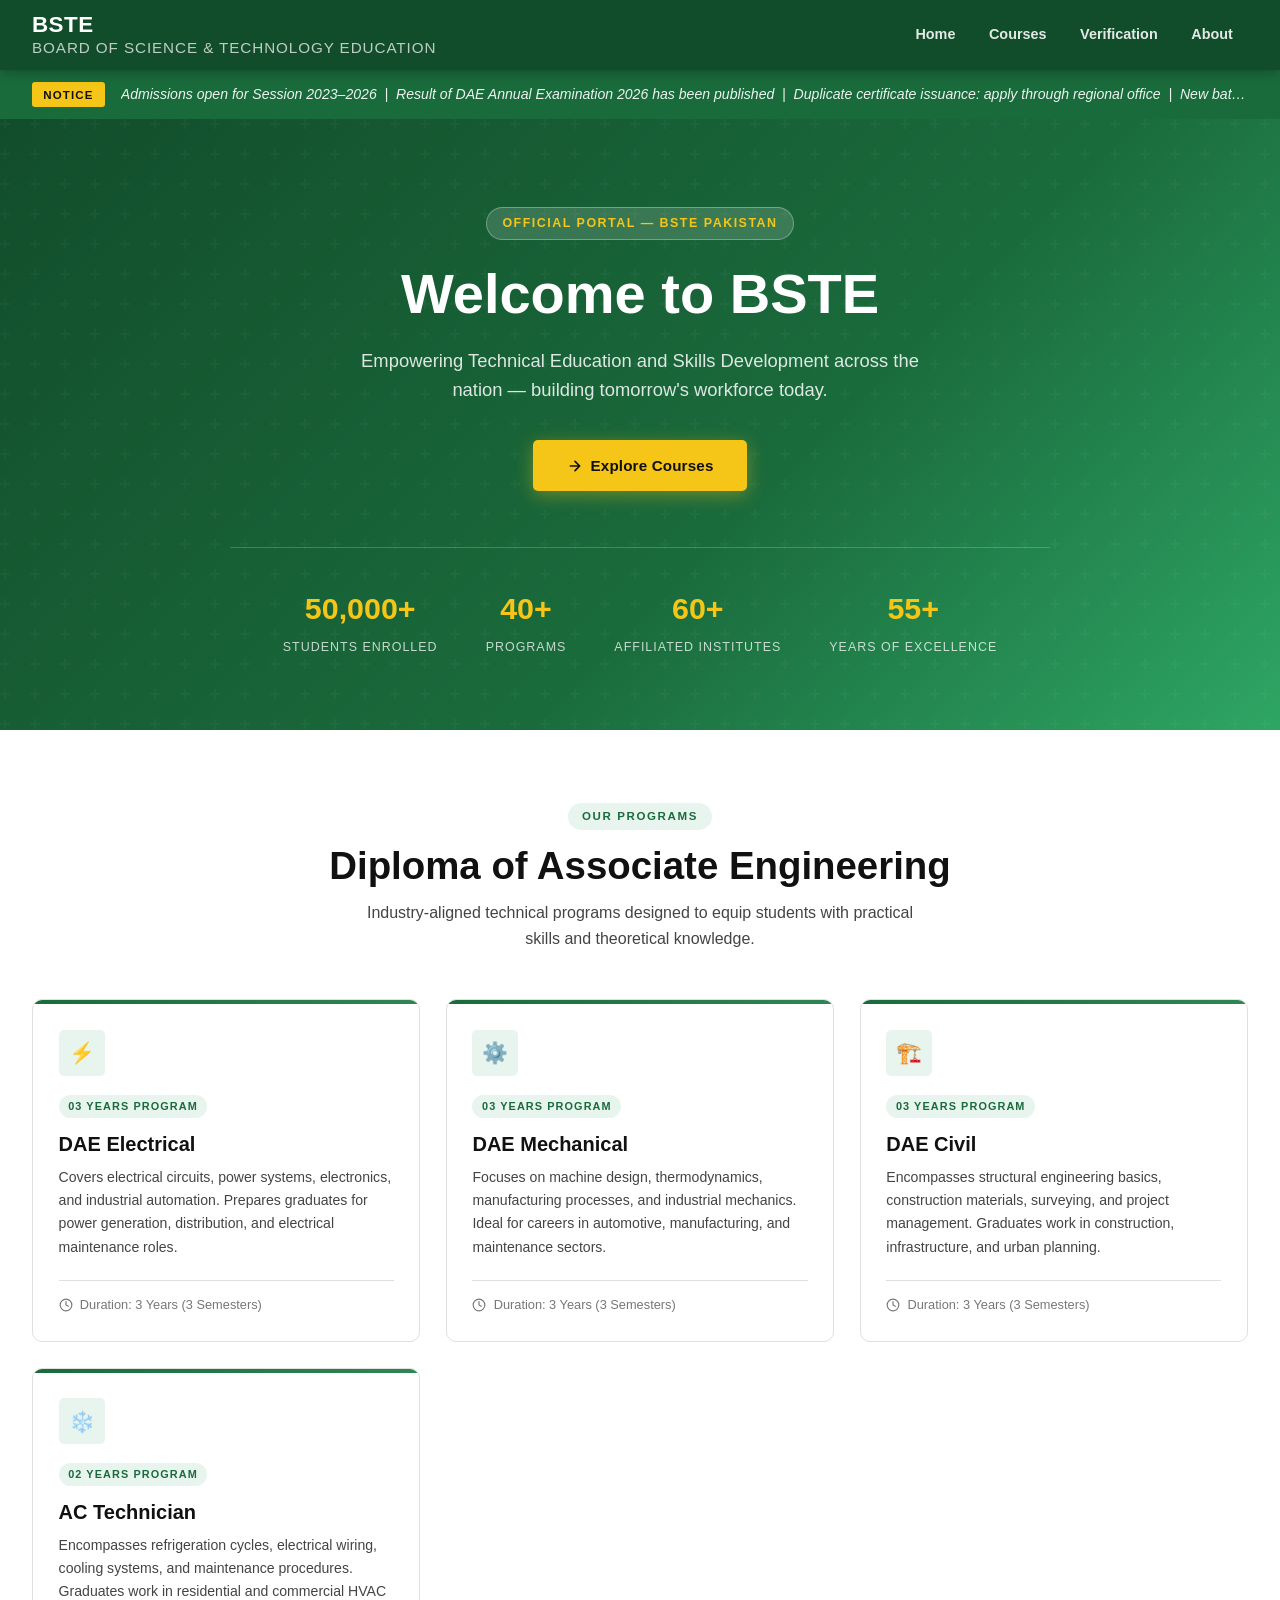
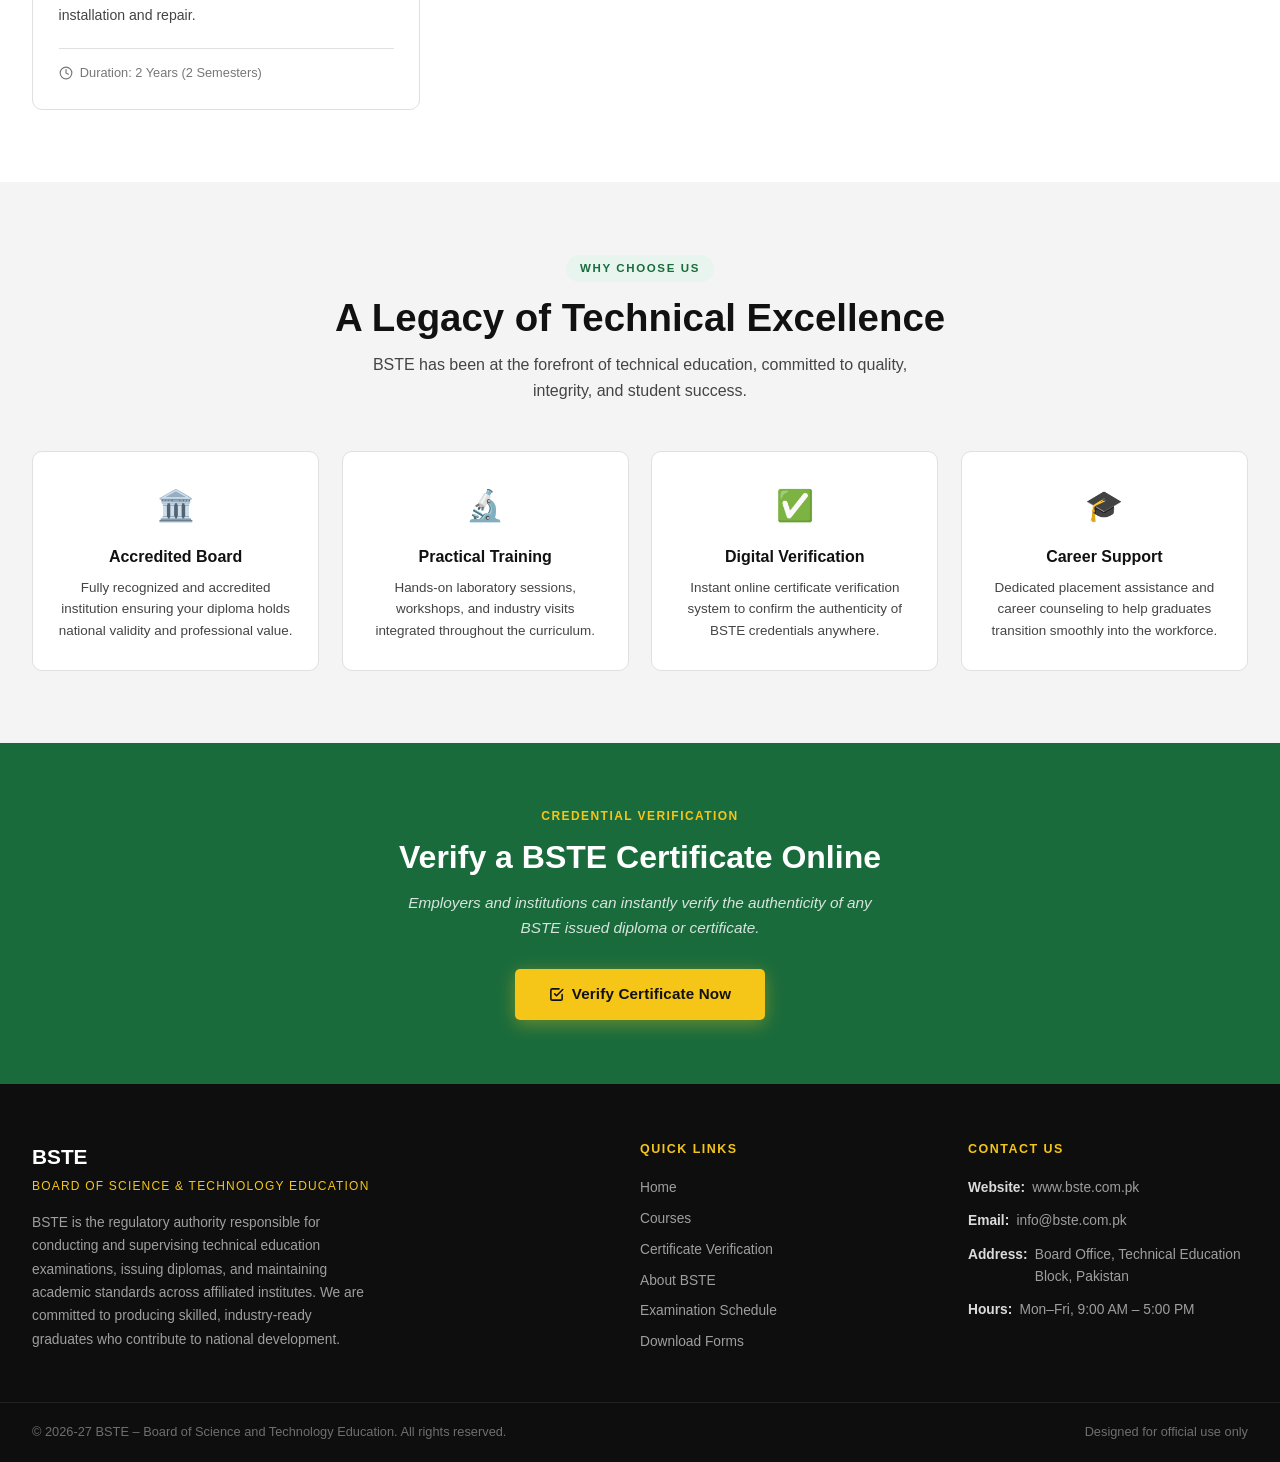
==== commit 5c06ced5: "Update index.html" ====
--- a/index.html
+++ b/index.html
@@ -42,10 +42,10 @@
     <div class="notice-inner">
       <span class="notice-tag">Notice</span>
       <p class="notice-text">
-        Admissions open for Session 2024–2025 &nbsp;|&nbsp;
-        Result of DAE Annual Examination 2023 has been published &nbsp;|&nbsp;
+        Admissions open for Session 2023–2026 &nbsp;|&nbsp;
+        Result of DAE Annual Examination 2026 has been published &nbsp;|&nbsp;
         Duplicate certificate issuance: apply through regional office &nbsp;|&nbsp;
-        New batch commencement: August 1, 2025
+        New batch commencement: August 1, 2026
       </p>
     </div>
   </div>
@@ -63,10 +63,10 @@
         Explore Courses
       </a>
       <div class="hero-stats">
-        <div class="stat-item"><strong>10,000+</strong><span>Students Enrolled</span></div>
-        <div class="stat-item"><strong>03</strong><span>Diploma Programs</span></div>
-        <div class="stat-item"><strong>50+</strong><span>Affiliated Institutes</span></div>
-        <div class="stat-item"><strong>15+</strong><span>Years of Excellence</span></div>
+        <div class="stat-item"><strong>50,000+</strong><span>Students Enrolled</span></div>
+        <div class="stat-item"><strong>40+</strong><span>Programs</span></div>
+        <div class="stat-item"><strong>60+</strong><span>Affiliated Institutes</span></div>
+        <div class="stat-item"><strong>55+</strong><span>Years of Excellence</span></div>
       </div>
     </div>
   </section>
@@ -92,7 +92,7 @@
             <p>Covers electrical circuits, power systems, electronics, and industrial automation. Prepares graduates for power generation, distribution, and electrical maintenance roles.</p>
             <div class="card-meta">
               <svg width="14" height="14" viewBox="0 0 24 24" fill="none" stroke="currentColor" stroke-width="2" stroke-linecap="round" stroke-linejoin="round"><circle cx="12" cy="12" r="10"/><polyline points="12 6 12 12 16 14"/></svg>
-              Duration: 3 Years (6 Semesters)
+              Duration: 3 Years (3 Semesters)
             </div>
           </div>
         </article>
@@ -106,7 +106,7 @@
             <p>Focuses on machine design, thermodynamics, manufacturing processes, and industrial mechanics. Ideal for careers in automotive, manufacturing, and maintenance sectors.</p>
             <div class="card-meta">
               <svg width="14" height="14" viewBox="0 0 24 24" fill="none" stroke="currentColor" stroke-width="2" stroke-linecap="round" stroke-linejoin="round"><circle cx="12" cy="12" r="10"/><polyline points="12 6 12 12 16 14"/></svg>
-              Duration: 3 Years (6 Semesters)
+              Duration: 3 Years (3 Semesters)
             </div>
           </div>
         </article>
@@ -115,12 +115,27 @@
           <div class="card-accent"></div>
           <div class="card-body">
             <div class="card-icon">🏗️</div>
-            <span class="card-tag">02 Years Program</span>
+            <span class="card-tag">03 Years Program</span>
             <h3>DAE Civil</h3>
             <p>Encompasses structural engineering basics, construction materials, surveying, and project management. Graduates work in construction, infrastructure, and urban planning.</p>
             <div class="card-meta">
               <svg width="14" height="14" viewBox="0 0 24 24" fill="none" stroke="currentColor" stroke-width="2" stroke-linecap="round" stroke-linejoin="round"><circle cx="12" cy="12" r="10"/><polyline points="12 6 12 12 16 14"/></svg>
-              Duration: 2 Years (4 Semesters)
+              Duration: 3 Years (3 Semesters)
+            </div>
+          </div>
+        </article>
+        
+        <article class="course-card">
+          <div class="card-accent"></div>
+          <div class="card-body">
+            <div class="card-icon">❄️</div>
+            <span class="card-tag">02 Years Program</span>
+            <h3>AC Technician</h3>
+            <p>Encompasses refrigeration cycles, electrical wiring, cooling systems, and maintenance procedures. Graduates work in residential and commercial HVAC installation and repair.
+            </p>
+            <div class="card-meta">
+              <svg width="14" height="14" viewBox="0 0 24 24" fill="none" stroke="currentColor" stroke-width="2" stroke-linecap="round" stroke-linejoin="round"><circle cx="12" cy="12" r="10"/><polyline points="12 6 12 12 16 14"/></svg>
+              Duration: 2 Years (2 Semesters)
             </div>
           </div>
         </article>
@@ -209,7 +224,7 @@
       </div>
     </div>
     <div class="footer-bottom">
-      <p>&copy; 2024 BSTE – Board of Science and Technology Education. All rights reserved.</p>
+      <p>&copy; 2026-27 BSTE – Board of Science and Technology Education. All rights reserved.</p>
       <span>Designed for official use only</span>
     </div>
   </footer>
